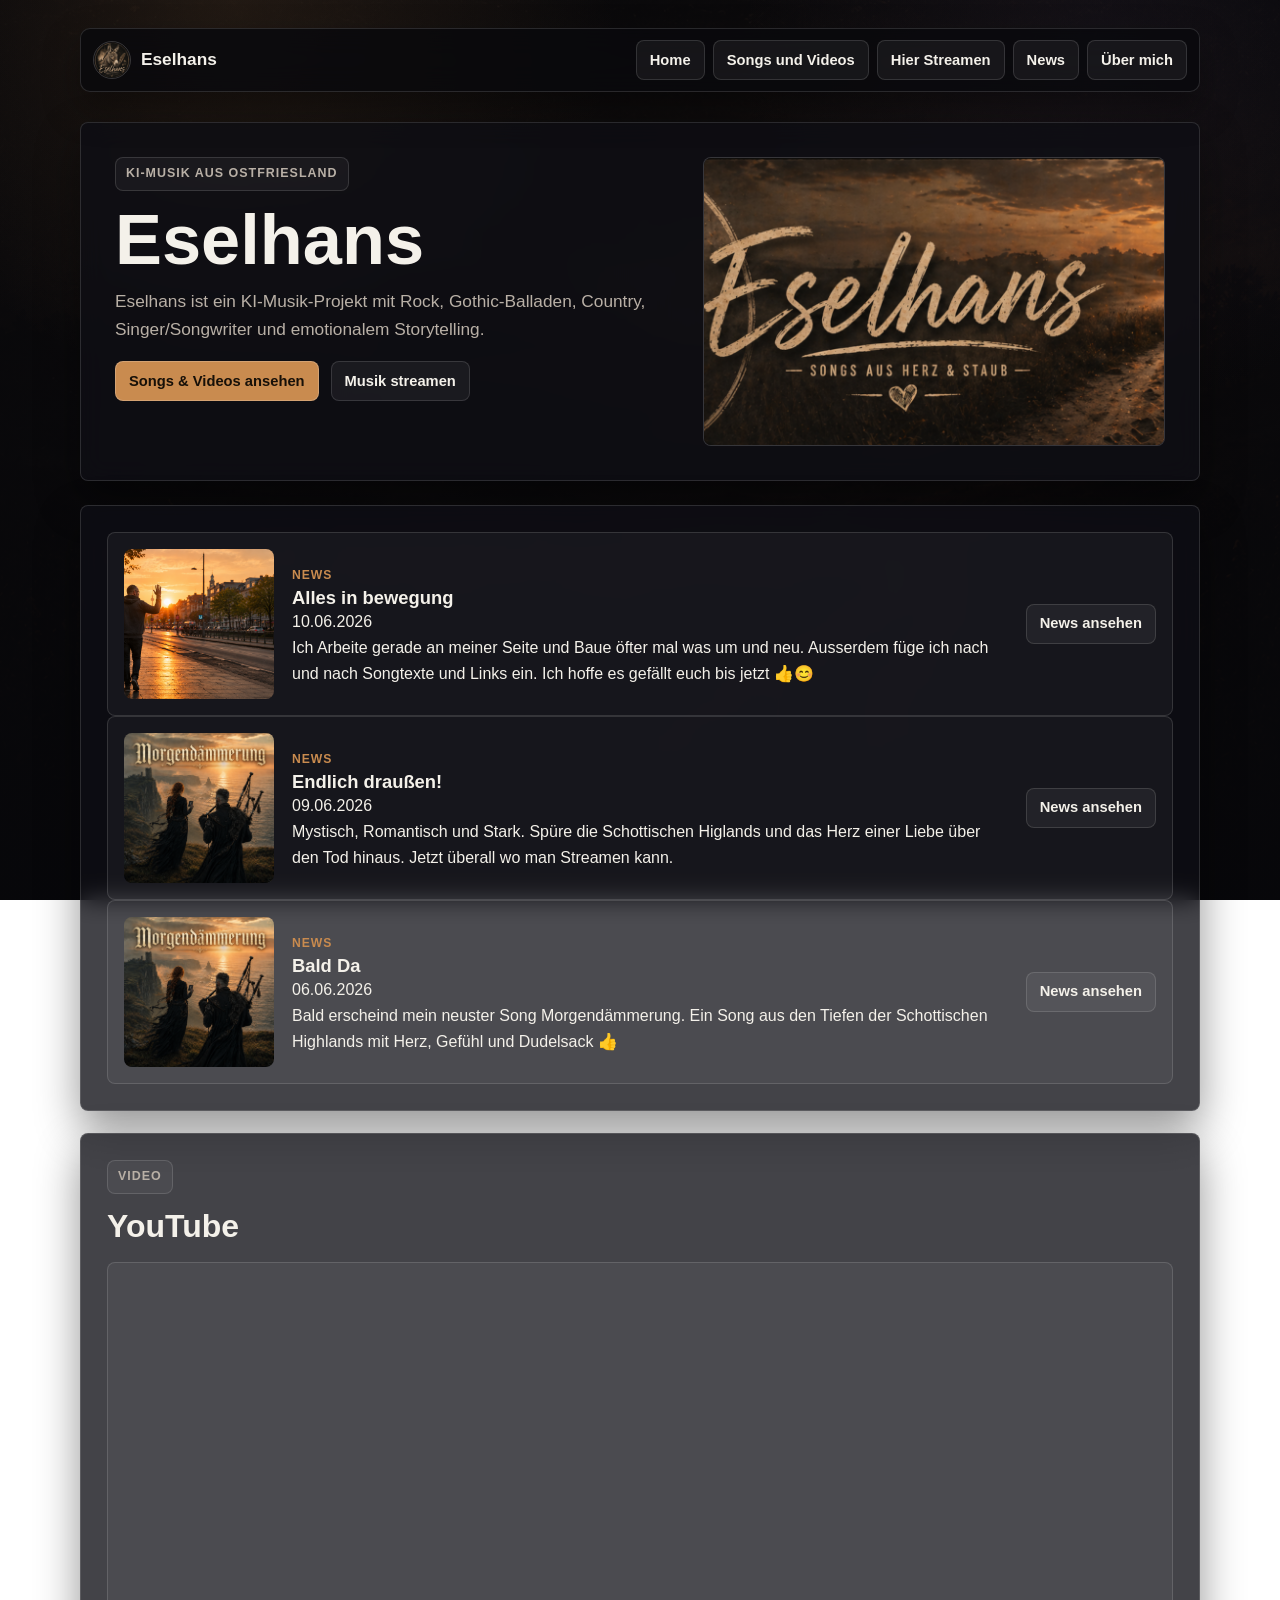
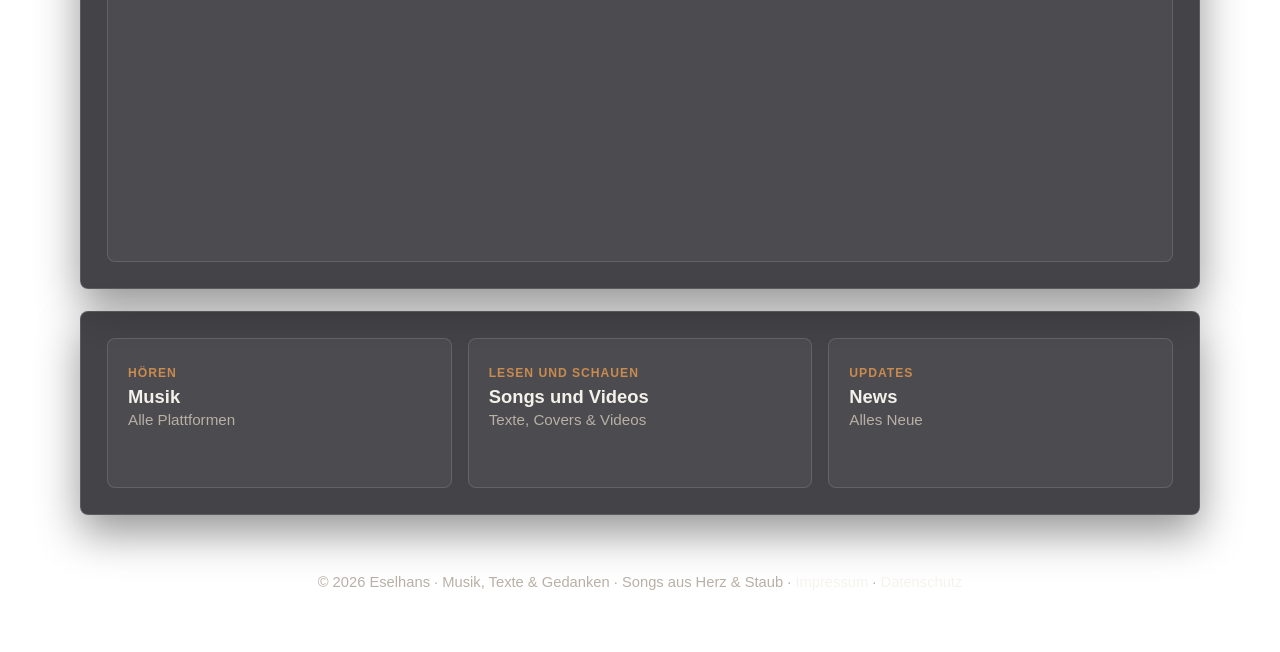
==== index.html @ ad3c28a1 "Update index.html" ====
<!DOCTYPE html>
<html lang="de">
<head>
  <meta charset="UTF-8" />
  <meta name="viewport" content="width=device-width, initial-scale=1.0" />

  <title>Eselhans | KI-Musik aus Ostfriesland</title>

  <meta name="description" content="Eselhans ist ein KI-Musik-K&uuml;nstler aus Ostfriesland mit emotionalen Songs, Musikvideos, Songtexten und Streaming-Links." />
  <meta name="robots" content="index,follow" />
  <link rel="canonical" href="https://eselhans.github.io" />
  <meta property="og:type" content="website" />
  <meta property="og:title" content="Eselhans | KI-Musik aus Ostfriesland" />
  <meta property="og:description" content="Emotionale KI-Musik, Songs, Videos, Songtexte und News von Eselhans." />
  <meta property="og:url" content="https://eselhans.github.io/" />
  <meta property="og:image" content="https://eselhans.github.io/bilder/banner-eselhans.png" />
  <meta name="twitter:card" content="summary_large_image" />
  <meta name="twitter:title" content="Eselhans | KI-Musik aus Ostfriesland" />
  <meta name="twitter:description" content="Emotionale KI-Musik, Songs, Videos, Songtexte und News von Eselhans." />
  <meta name="twitter:image" content="https://eselhans.github.io/bilder/banner-eselhans.png" />

  <link rel="stylesheet" href="style.css" />

  <link rel="icon" type="image/png" href="bilder/logo-eselhans.png" />
</head>

<body>

<main class="page">

  <!-- NAV -->
  <nav class="topbar">
  <a class="brand" href="index.html">
    <img class="brand-logo" src="bilder/logo-eselhans.png" alt="Eselhans Logo" />
    Eselhans
  </a>
  <div class="nav-links" aria-label="Hauptnavigation">
    <a href="index.html">Home</a>
    <a href="songs.html">Songs und Videos</a>
    <a href="musik.html">Hier Streamen</a>
    <a href="news.html">News</a>
    <a href="about.html">&Uuml;ber mich</a>
  </div>
</nav>

  <!-- HERO -->
  <header class="hero">
    <div>
      <span class="eyebrow">KI-Musik aus Ostfriesland</span>
      <h1>Eselhans</h1>
      <p class="lead">
        Eselhans ist ein KI-Musik-Projekt mit Rock, Gothic-Balladen, Country, Singer/Songwriter und emotionalem Storytelling.
      </p>

      <div class="hero-actions">
        <a class="button primary" href="songs.html">Songs &amp; Videos ansehen</a>
        <a class="button" href="musik.html">Musik streamen</a>
      </div>
    </div>

    <div class="banner-wrap">
      <img src="bilder/banner-eselhans.png" alt="Eselhans Banner" />
    </div>
  </header>

  <!-- NEWS (JSON ONLY) -->
  <section class="section-card">
    <div id="news-container"></div>
  </section>

  <!-- VIDEO -->
  <section class="section-card">
    <div class="section-head">
      <span class="eyebrow">Video</span>
      <h2>YouTube</h2>
    </div>

    <div class="video-frame">
      <iframe
        src="https://www.youtube.com/embed/aL8YNxv6Oxc?si=LB2NqI-OpIklK5yL"
        title="Eselhans YouTube-Video"
        allow="accelerometer; autoplay; clipboard-write; encrypted-media; gyroscope; picture-in-picture; web-share"
        allowfullscreen loading="lazy">
      </iframe>
    </div>
  </section>

  <!-- TILES -->
  <section class="section-card">
    <div class="tile-grid">

      <a class="tile" href="musik.html">
        <span>H&ouml;ren</span>
        <h3>Musik</h3>
        <p>Alle Plattformen</p>
      </a>

      <a class="tile" href="songs.html">
        <span>Lesen und Schauen</span>
        <h3>Songs und Videos</h3>
        <p>Texte, Covers & Videos</p>
      </a>

      <a class="tile" href="news.html">
        <span>Updates</span>
        <h3>News</h3>
        <p>Alles Neue</p>
      </a>

    </div>
  </section>

  <footer>
  &copy; 2026 Eselhans &middot; Musik, Texte & Gedanken &middot; Songs aus Herz & Staub &middot;
  <a href="impressum.html">Impressum</a> &middot;
  <a href="datenschutz.html">Datenschutz</a>
</footer>

</main>

<!-- NEWS ENGINE -->
<script>
async function loadNews() {
  try {
    const res = await fetch("news.json");
    const payload = await res.json();
    const data = Array.isArray(payload) ? payload : payload.news || [];
    const parseDate = (value) => {
      const match = String(value || "").match(/^(\d{2})\.(\d{2})\.(\d{4})$/);
      return match ? new Date(`${match[3]}-${match[2]}-${match[1]}`) : new Date(value);
    };

    const container = document.getElementById("news-container");
    container.innerHTML = "";

    data
      .sort((a, b) => parseDate(b.date) - parseDate(a.date))
      .slice(0, 3)
      .forEach(n => {

        const el = document.createElement("div");
        el.className = "news-box";

        el.innerHTML = `
          <div>
            <img src="${n.image}" alt="News: ${n.title || 'Eselhans'}" onerror="this.src='bilder/cover-platzhalter.png'" loading="lazy">
          </div>

          <div>
            <span class="news-label">NEWS</span>
            <h3>${n.title}</h3>
            <p>${n.date}</p>
            <p>${n.text}</p>
          </div>

          <div>
            <a class="button" href="news.html">News ansehen</a>
          </div>
        `;

        container.appendChild(el);
      });

  } catch (e) {
    console.error("News loading failed:", e);
  }
}

loadNews();
</script>

</body>
</html>
---- style.css ----
/* =========================
   ESSELHANS CLEAN PREMIUM UI
   v3 - FULL REBUILD MATCHED TO YOUR HTML
========================= */

:root {
  --bg: #09090d;
  --card: rgba(255, 255, 255, 0.06);
  --card-strong: rgba(255, 255, 255, 0.09);
  --border: rgba(255, 255, 255, 0.12);

  --text: #f4f1ea;
  --muted: #b9b0a6;

  --accent: #c98b4f;
  --accent-soft: rgba(201, 139, 79, 0.18);

  --shadow: rgba(0, 0, 0, 0.55);
}

* {
  box-sizing: border-box;
  margin: 0;
  padding: 0;
}

html {
  scroll-behavior: smooth;
}

body {
  font-family: Arial, Helvetica, sans-serif;
  background: var(--bg);
  color: var(--text);
  line-height: 1.6;
}

/* =========================
   PAGE WRAPPER
========================= */

.page {
  width: min(1120px, 92%);
  margin: auto;
  padding: 28px 0 60px;
}

/* =========================
   TOPBAR (NAV)
========================= */

.topbar {
  position: sticky;
  top: 14px;
  z-index: 100;

  display: flex;
  align-items: center;
  justify-content: space-between;
  gap: 18px;

  padding: 12px 16px;
  margin-bottom: 36px;

  border-radius: 999px;
  border: 1px solid var(--border);

  background: rgba(9, 9, 13, 0.72);
  backdrop-filter: blur(14px);

  box-shadow: 0 18px 45px var(--shadow);
}

.brand {
  display: flex;
  align-items: center;
  gap: 10px;
  font-weight: 900;
  color: var(--text);
  text-decoration: none;
  font-size: 1.1rem;
}

.brand-logo {
  width: 38px;
  height: 38px;
  border-radius: 50%;
  object-fit: cover;
  border: 1px solid var(--border);
}

/* NAV LINKS */
.nav-links {
  display: flex;
  flex-wrap: wrap;
  gap: 10px;
}

.nav-links a {
  padding: 10px 14px;
  border-radius: 999px;

  border: 1px solid var(--border);
  background: rgba(255, 255, 255, 0.05);

  color: var(--text);
  text-decoration: none;
  font-weight: 700;
  font-size: 0.9rem;

  transition: 0.25s ease;
}

.nav-links a:hover {
  transform: translateY(-2px);
  background: var(--accent-soft);
  border-color: rgba(201, 139, 79, 0.5);
}

/* =========================
   HERO
========================= */

.hero {
  display: grid;
  grid-template-columns: 1.2fr 0.8fr;
  gap: 26px;

  padding: 42px;
  border-radius: 32px;

  border: 1px solid var(--border);
  background: linear-gradient(135deg, #14141a, #0b0b10);

  box-shadow: 0 25px 70px var(--shadow);

  margin-bottom: 26px;
}

.eyebrow {
  display: inline-block;
  margin-bottom: 14px;
  padding: 6px 12px;

  border-radius: 999px;
  border: 1px solid var(--border);

  font-size: 0.8rem;
  text-transform: uppercase;
  letter-spacing: 0.08em;

  color: var(--muted);
  background: rgba(255,255,255,0.04);
}

h1 {
  font-size: clamp(2.6rem, 6vw, 5.5rem);
  line-height: 0.95;
  margin-bottom: 14px;
  letter-spacing: -0.05em;
}

.lead {
  color: var(--muted);
  font-size: 1.1rem;
  max-width: 700px;
}

/* HERO ACTIONS */
.hero-actions {
  display: flex;
  gap: 12px;
  flex-wrap: wrap;
  margin-top: 18px;
}

/* BUTTONS */
.button {
  display: inline-flex;
  align-items: center;
  justify-content: center;

  padding: 10px 16px;
  border-radius: 999px;

  border: 1px solid var(--border);
  background: rgba(255,255,255,0.06);

  color: var(--text);
  text-decoration: none;
  font-weight: 800;

  transition: 0.25s ease;
}

.button:hover {
  transform: translateY(-3px);
  background: var(--accent-soft);
}

.button.primary {
  background: var(--accent);
  color: #1a120a;
  border-color: rgba(255,255,255,0.2);
}

/* =========================
   BANNER
========================= */

.banner-wrap {
  border-radius: 26px;
  overflow: hidden;

  border: 1px solid var(--border);
  background: rgba(255,255,255,0.03);
}

.banner-wrap img {
  width: 100%;
  height: 100%;
  object-fit: cover;
  display: block;
}

/* =========================
   SECTIONS
========================= */

.section-card {
  margin-top: 24px;
  padding: 28px;

  border-radius: 26px;
  border: 1px solid var(--border);

  background: rgba(255,255,255,0.04);
  box-shadow: 0 20px 60px var(--shadow);
}

.section-head {
  margin-bottom: 18px;
}

h2 {
  font-size: 2rem;
  margin-bottom: 10px;
}

/* =========================
   NEWS BOX
========================= */

.news-box {
  display: grid;
  grid-template-columns: 220px 1fr auto;
  gap: 18px;

  padding: 18px;

  border-radius: 20px;
  border: 1px solid var(--border);

  background: rgba(255,255,255,0.05);
}

.news-box img {
  width: 100%;
  max-width: 140px;
  aspect-ratio: 1 / 1;
  object-fit: cover;
  border-radius: 14px;
}

.news-label {
  font-size: 0.75rem;
  text-transform: uppercase;
  letter-spacing: 0.08em;

  color: var(--accent);
  font-weight: 900;
}

/* =========================
   VIDEO
========================= */

.video-frame {
  width: 100%;
  aspect-ratio: 16 / 9;

  border-radius: 20px;
  overflow: hidden;

  border: 1px solid var(--border);
  box-shadow: 0 18px 50px var(--shadow);
}

.video-frame iframe {
  width: 100%;
  height: 100%;
  border: 0;
}

/* =========================
   TILE GRID
========================= */

.tile-grid {
  display: grid;
  grid-template-columns: repeat(4, 1fr);
  gap: 16px;
}

.tile {
  padding: 20px;

  border-radius: 22px;
  border: 1px solid var(--border);

  background: rgba(255,255,255,0.05);

  text-decoration: none;
  color: var(--text);

  transition: 0.25s ease;
}

.tile:hover {
  transform: translateY(-5px);
  background: var(--card-strong);
  border-color: rgba(201,139,79,0.5);
}

.tile span {
  font-size: 0.75rem;
  text-transform: uppercase;
  color: var(--accent);
  letter-spacing: 0.08em;
  font-weight: 900;
}

.tile p {
  color: var(--muted);
  font-size: 0.95rem;
}

/* =========================
   PLATFORMS
========================= */

.platforms {
  display: flex;
  flex-wrap: wrap;
  gap: 10px;
}

.platforms a {
  padding: 10px 14px;
  border-radius: 999px;

  border: 1px solid var(--border);
  background: rgba(255,255,255,0.05);

  text-decoration: none;
  color: var(--text);
  font-weight: 700;
}

/* =========================
   FOOTER
========================= */

footer {
  margin-top: 40px;
  text-align: center;
  color: var(--muted);
}

/* =========================
   ANIMATIONS
========================= */

.hero, .section-card, .tile, .news-box {
  animation: fadeIn 0.5s ease both;
}

@keyframes fadeIn {
  from {
    opacity: 0;
    transform: translateY(10px);
  }
  to {
    opacity: 1;
    transform: translateY(0);
  }
}

/* =========================
   MOBILE
========================= */

@media (max-width: 900px) {
  .hero {
    grid-template-columns: 1fr;
  }

  .tile-grid {
    grid-template-columns: repeat(2, 1fr);
  }

  .news-box {
    grid-template-columns: 1fr;
  }

  .topbar {
    flex-direction: column;
    border-radius: 20px;
  }
}

@media (max-width: 600px) {
  .tile-grid {
    grid-template-columns: 1fr;
  }
}

/* =========================
   UNIFIED SITE POLISH
   Shared visual layer for all active pages
========================= */

:root {
  --bg: #09090d;
  --surface: rgba(15, 15, 21, 0.78);
  --surface-soft: rgba(255, 255, 255, 0.045);
  --surface-hover: rgba(255, 255, 255, 0.075);
  --border: rgba(255, 255, 255, 0.13);
  --text: #f4f1ea;
  --muted: #b9b0a6;
  --accent: #c98b4f;
  --accent-soft: rgba(201, 139, 79, 0.17);
  --shadow: rgba(0, 0, 0, 0.42);
}

html {
  text-size-adjust: 100%;
}

body {
  min-height: 100vh;
  font-family: Arial, Helvetica, sans-serif;
  color: var(--text);
  background:
    radial-gradient(circle at 18% 0%, rgba(201, 139, 79, 0.13), transparent 28%),
    radial-gradient(circle at 86% 6%, rgba(106, 86, 128, 0.10), transparent 26%),
    linear-gradient(rgba(7, 7, 10, 0.88), rgba(7, 7, 10, 0.96)),
    url("bilder/hintergrund-eselhans.png");
  background-size: cover;
  background-position: center top;
  background-attachment: fixed;
  line-height: 1.6;
}

a {
  color: inherit;
}

.page {
  width: min(1120px, 92%);
  margin: 0 auto;
  padding: 28px 0 58px;
}

.topbar {
  position: sticky;
  top: 12px;
  z-index: 100;
  display: flex;
  align-items: center;
  justify-content: space-between;
  gap: 16px;
  min-height: 64px;
  padding: 10px 12px;
  margin-bottom: 30px;
  border: 1px solid var(--border);
  border-radius: 10px;
  background: rgba(9, 9, 13, 0.82);
  box-shadow: 0 16px 36px rgba(0, 0, 0, 0.34);
  backdrop-filter: blur(14px);
}

.brand {
  display: inline-flex;
  align-items: center;
  flex: 0 0 auto;
  gap: 10px;
  min-width: max-content;
  color: var(--text);
  text-decoration: none;
  font-size: 1.08rem;
  font-weight: 900;
  letter-spacing: 0;
}

.brand-logo {
  width: 38px;
  height: 38px;
  border-radius: 50%;
  object-fit: cover;
  border: 1px solid rgba(255, 255, 255, 0.18);
}

.nav-links {
  display: flex !important;
  align-items: center;
  justify-content: flex-end;
  flex-wrap: wrap;
  gap: 8px;
}

.nav-links a,
.button,
.link-button,
.button-row a,
.button-row button {
  display: inline-flex;
  align-items: center;
  justify-content: center;
  min-height: 40px;
  padding: 9px 13px;
  border: 1px solid var(--border);
  border-radius: 8px;
  background: rgba(255, 255, 255, 0.055);
  color: var(--text);
  text-decoration: none;
  font-size: 0.92rem;
  font-weight: 800;
  line-height: 1.15;
  cursor: pointer;
  transition: background 0.2s ease, border-color 0.2s ease, transform 0.2s ease;
}

.nav-links a:hover,
.button:hover,
.link-button:hover,
.button-row a:hover,
.button-row button:hover {
  transform: translateY(-1px);
  background: var(--accent-soft);
  border-color: rgba(201, 139, 79, 0.55);
}

a:focus-visible,
button:focus-visible,
.button:focus-visible,
.link-button:focus-visible,
input:focus-visible,
textarea:focus-visible,
select:focus-visible {
  outline: 3px solid rgba(201, 139, 79, 0.85);
  outline-offset: 3px;
}

.button.primary {
  background: var(--accent);
  color: #171008;
  border-color: rgba(255, 255, 255, 0.2);
}

.hero,
.section-card,
.legal-card {
  border: 1px solid var(--border);
  border-radius: 8px;
  background: var(--surface);
  box-shadow: 0 18px 44px var(--shadow);
  backdrop-filter: blur(12px);
}

.hero {
  display: grid;
  grid-template-columns: 1fr;
  gap: 24px;
  padding: 34px;
  margin-bottom: 24px;
}

.hero:has(.banner-wrap) {
  grid-template-columns: minmax(0, 1.1fr) minmax(260px, 0.9fr);
}

.section-card,
.legal-card {
  padding: 26px;
  margin-top: 22px;
}

.legal-card {
  max-width: 920px;
  margin-left: auto;
  margin-right: auto;
}

.eyebrow {
  display: inline-flex;
  align-items: center;
  min-height: 30px;
  margin-bottom: 14px;
  padding: 6px 10px;
  border: 1px solid var(--border);
  border-radius: 8px;
  background: rgba(255, 255, 255, 0.045);
  color: var(--muted);
  font-size: 0.78rem;
  font-weight: 800;
  letter-spacing: 0.08em;
  text-transform: uppercase;
}

h1 {
  margin: 0 0 14px;
  font-size: 4.4rem;
  line-height: 0.98;
  letter-spacing: 0;
}

h2,
.album-title {
  margin: 0 0 14px;
  color: var(--text);
  font-size: 2rem;
  line-height: 1.15;
  letter-spacing: 0;
}

h3,
.song-title {
  color: var(--text);
  font-size: 1.15rem;
  line-height: 1.25;
  letter-spacing: 0;
}

.lead,
.section-text,
.tile p,
.song-meta,
.lyrics,
.notice,
.meta {
  color: var(--muted);
}

.lead {
  max-width: 760px;
  font-size: 1.08rem;
}

.grid,
.tile-grid {
  display: grid;
  grid-template-columns: repeat(3, minmax(0, 1fr));
  gap: 16px;
}

.grid.two {
  grid-template-columns: repeat(2, minmax(0, 1fr));
}

.tile,
.song-card,
.news-box,
.notice,
.banner-wrap,
.video-frame {
  border: 1px solid var(--border);
  border-radius: 8px;
  background: var(--surface-soft);
  box-shadow: none;
}

.tile,
.song-card {
  min-width: 0;
  overflow: hidden;
}

.tile {
  min-height: 150px;
  padding: 20px;
  color: var(--text);
  text-decoration: none;
}

.tile:hover,
.song-card:hover {
  transform: translateY(-2px);
  background: var(--surface-hover);
  border-color: rgba(201, 139, 79, 0.5);
}

.tile span,
.news-label {
  color: var(--accent);
  font-size: 0.76rem;
  font-weight: 900;
  letter-spacing: 0.08em;
  text-transform: uppercase;
}

.banner-wrap {
  overflow: hidden;
  aspect-ratio: 16 / 10;
}

.banner-wrap img,
.song-card img,
.news-box img {
  display: block;
  width: 100%;
  object-fit: cover;
}

.news-box {
  display: grid;
  grid-template-columns: 150px minmax(0, 1fr) auto;
  gap: 18px;
  align-items: center;
  padding: 16px;
}

.news-box img {
  max-width: none;
  aspect-ratio: 1 / 1;
  border-radius: 8px;
}

.news-cover {
  overflow: hidden;
  margin-bottom: 16px;
  border: 1px solid var(--border);
  border-radius: 8px;
  background: var(--surface-soft);
}

.news-cover img {
  display: block;
  width: 100%;
  aspect-ratio: 1 / 1;
  object-fit: cover;
}

.song-grid {
  display: grid;
  grid-template-columns: repeat(auto-fit, minmax(230px, 1fr));
  gap: 16px;
}

.song-card {
  background: rgba(255, 255, 255, 0.045);
}

.song-card img {
  height: 176px;
}

.song-content {
  padding: 14px;
}

.button-row {
  display: flex;
  flex-wrap: wrap;
  gap: 8px;
  margin-top: 12px;
}

.lyrics {
  margin-top: 12px;
  white-space: pre-line;
}

#search {
  width: 100% !important;
  max-width: 520px;
  min-height: 44px;
  padding: 11px 14px !important;
  border: 1px solid var(--border) !important;
  border-radius: 8px !important;
  background: rgba(255, 255, 255, 0.055) !important;
  color: var(--text) !important;
  outline: none !important;
}

#search:focus {
  border-color: rgba(201, 139, 79, 0.72) !important;
  box-shadow: 0 0 0 3px rgba(201, 139, 79, 0.16);
}

footer {
  margin-top: 34px;
  padding: 22px 0 0;
  color: var(--muted);
  text-align: center;
  font-size: 0.92rem;
}

footer a {
  color: var(--text);
  text-decoration: none;
  opacity: 0.88;
}

footer a:hover {
  color: var(--accent);
  opacity: 1;
}

@media (max-width: 980px) {
  body {
    background-attachment: scroll;
  }

  .topbar {
    align-items: stretch;
    flex-direction: column;
    border-radius: 8px;
  }

  .brand {
    justify-content: center;
  }

  .nav-links {
    justify-content: center;
  }

  .hero,
  .hero:has(.banner-wrap),
  .grid,
  .grid.two,
  .tile-grid,
  .news-box {
    grid-template-columns: 1fr;
  }

  h1 {
    font-size: 3.2rem;
  }
}

@media (max-width: 640px) {
  .page {
    width: min(94%, 1120px);
    padding-top: 16px;
  }

  .topbar {
    top: 8px;
    gap: 10px;
    padding: 10px;
  }

  .nav-links {
    display: grid !important;
    grid-template-columns: repeat(2, minmax(0, 1fr));
    width: 100%;
    gap: 8px;
  }

  .nav-links a {
    width: 100%;
    min-height: 42px;
    padding: 9px 8px;
    font-size: 0.86rem;
  }

  .hero,
  .section-card,
  .legal-card {
    padding: 20px;
  }

  h1 {
    font-size: 2.55rem;
  }

  h2,
  .album-title {
    font-size: 1.65rem;
  }

  .lead {
    font-size: 1rem;
  }

  .news-box {
    align-items: start;
  }

  .button,
  .link-button {
    width: 100%;
  }
}
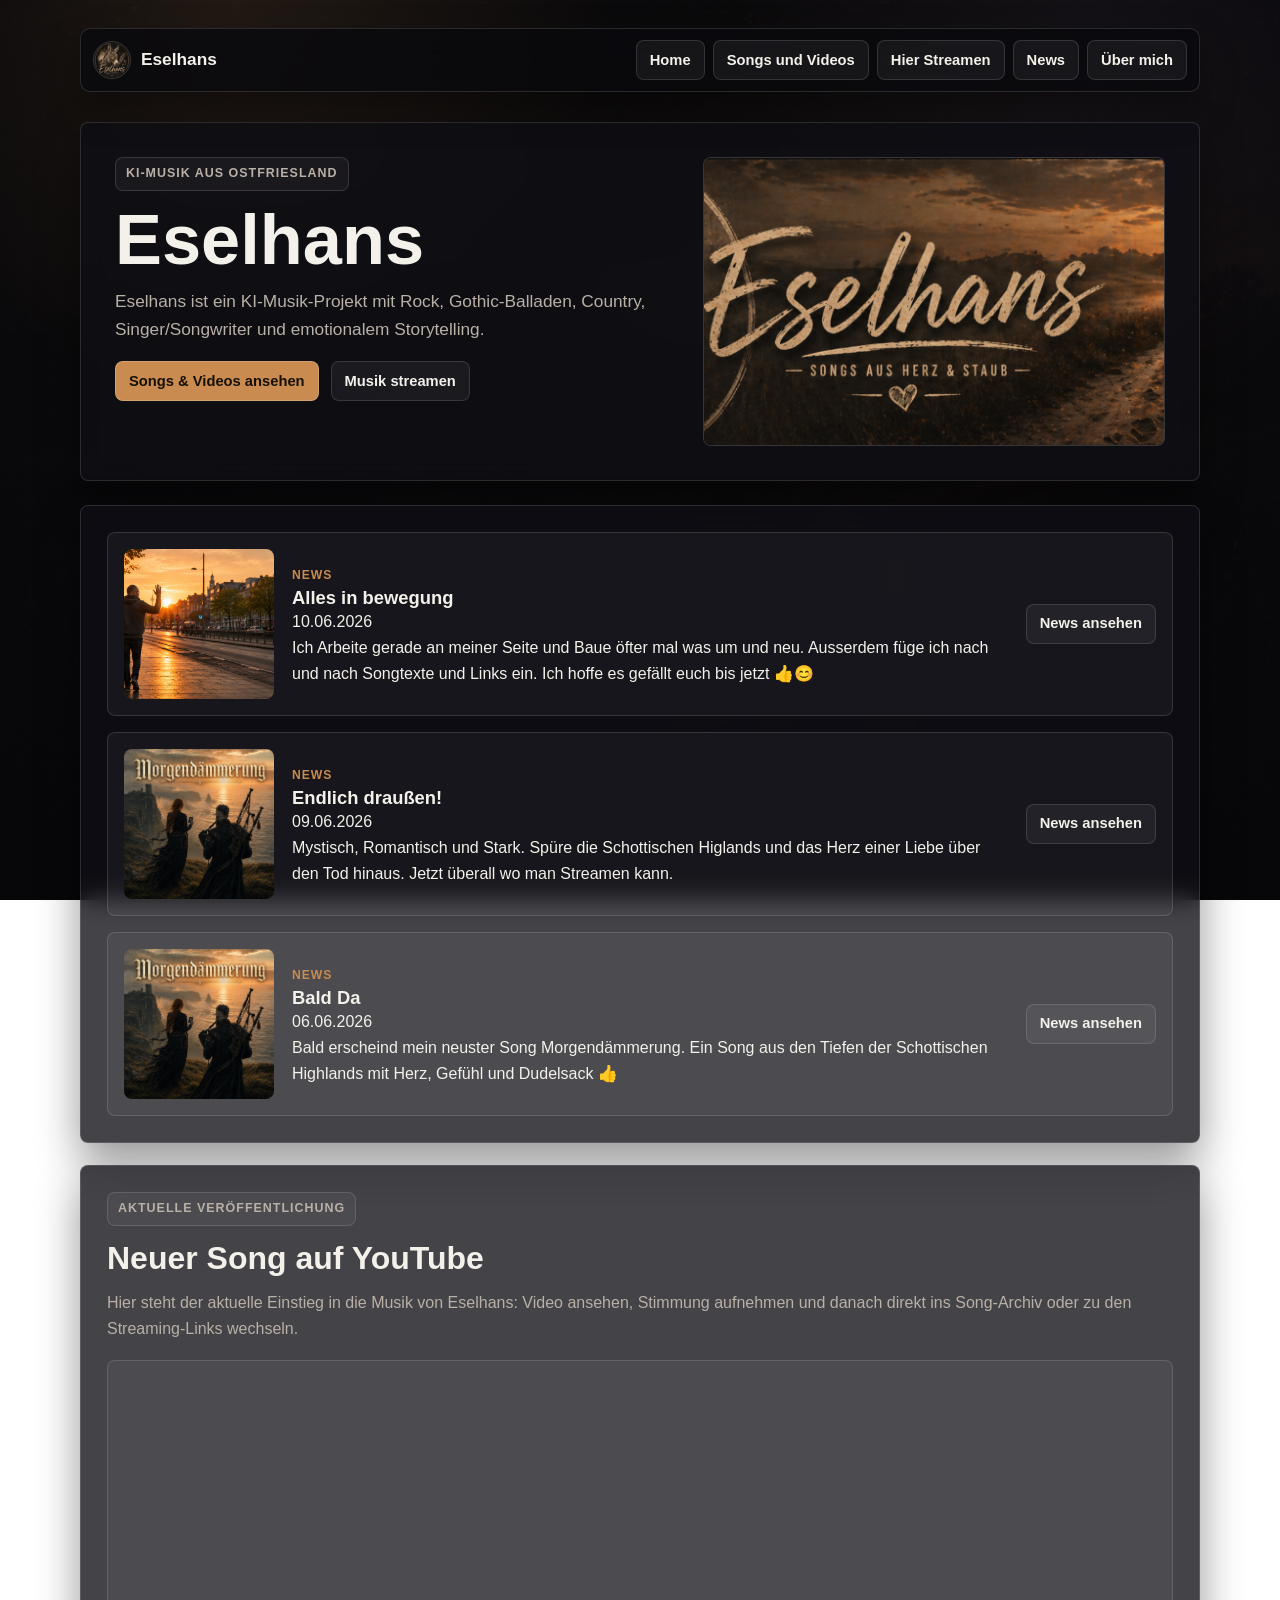
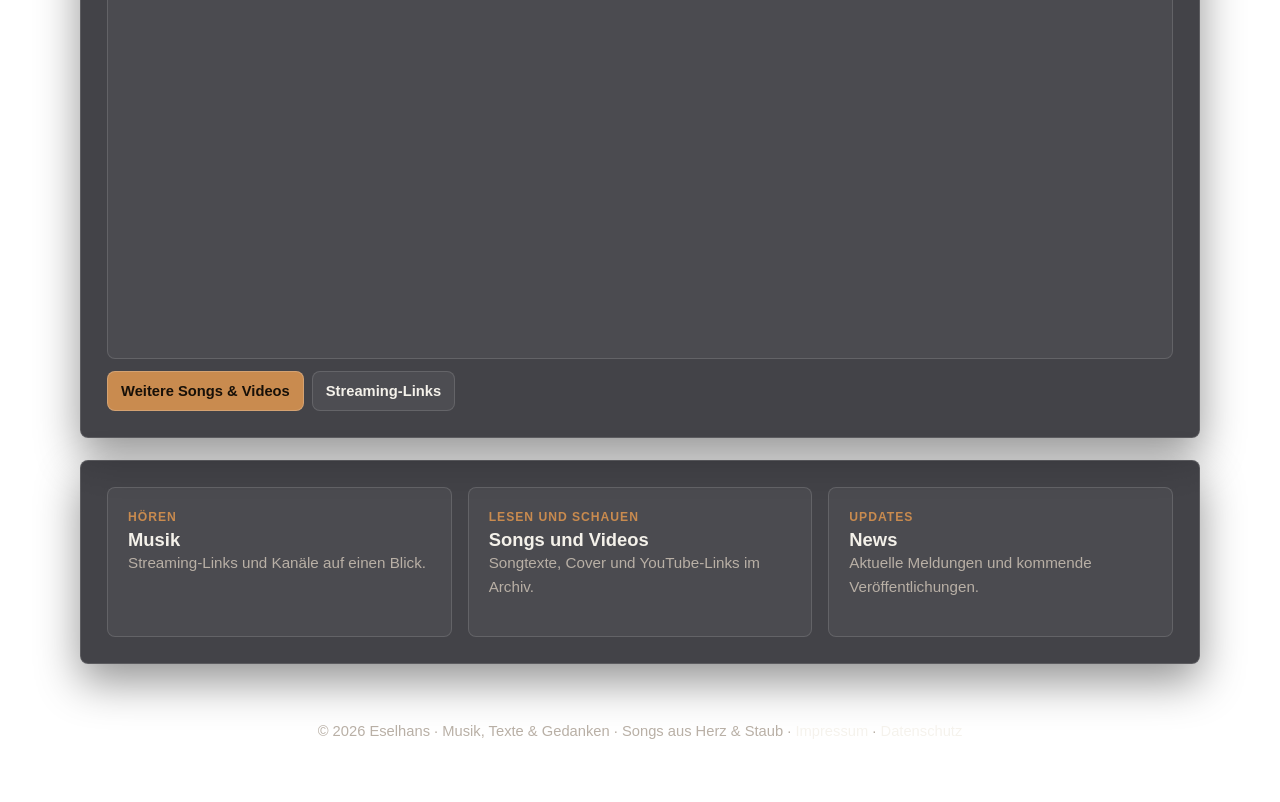
==== commit c94c51b3: "Add files via upload" ====
--- a/index.html
+++ b/index.html
@@ -68,44 +68,52 @@
     <div id="news-container"></div>
   </section>
 
-  <!-- VIDEO -->
-  <section class="section-card">
-    <div class="section-head">
-      <span class="eyebrow">Video</span>
-      <h2>YouTube</h2>
-    </div>
+  <!-- CURRENT RELEASE -->
+  <section class="section-card">
+    <div class="section-head">
+      <span class="eyebrow">Aktuelle Ver&ouml;ffentlichung</span>
+      <h2>Neuer Song auf YouTube</h2>
+      <p class="section-text">
+        Hier steht der aktuelle Einstieg in die Musik von Eselhans: Video ansehen, Stimmung aufnehmen und danach direkt ins Song-Archiv oder zu den Streaming-Links wechseln.
+      </p>
+    </div>
 
     <div class="video-frame">
       <iframe
-        src="https://www.youtube.com/embed/aL8YNxv6Oxc?si=LB2NqI-OpIklK5yL"
+        src="https://www.youtube.com/embed/gl7OWruEZEc?si=8rslnDIAmdHYm4Jz"
         title="Eselhans YouTube-Video"
         allow="accelerometer; autoplay; clipboard-write; encrypted-media; gyroscope; picture-in-picture; web-share"
         allowfullscreen loading="lazy">
       </iframe>
-    </div>
-  </section>
+    </div>
+
+    <div class="button-row">
+      <a class="button primary" href="songs.html">Weitere Songs &amp; Videos</a>
+      <a class="button" href="musik.html">Streaming-Links</a>
+    </div>
+  </section>
 
   <!-- TILES -->
   <section class="section-card">
     <div class="tile-grid">
 
-      <a class="tile" href="musik.html">
-        <span>H&ouml;ren</span>
-        <h3>Musik</h3>
-        <p>Alle Plattformen</p>
-      </a>
+      <a class="tile" href="musik.html">
+        <span>H&ouml;ren</span>
+        <h3>Musik</h3>
+        <p>Streaming-Links und Kan&auml;le auf einen Blick.</p>
+      </a>
 
       <a class="tile" href="songs.html">
-        <span>Lesen und Schauen</span>
-        <h3>Songs und Videos</h3>
-        <p>Texte, Covers & Videos</p>
-      </a>
+        <span>Lesen und Schauen</span>
+        <h3>Songs und Videos</h3>
+        <p>Songtexte, Cover und YouTube-Links im Archiv.</p>
+      </a>
 
       <a class="tile" href="news.html">
-        <span>Updates</span>
-        <h3>News</h3>
-        <p>Alles Neue</p>
-      </a>
+        <span>Updates</span>
+        <h3>News</h3>
+        <p>Aktuelle Meldungen und kommende Ver&ouml;ffentlichungen.</p>
+      </a>
 
     </div>
   </section>
--- a/style.css
+++ b/style.css
@@ -687,6 +687,8 @@
 }
 
 .tile {
+  display: flex;
+  flex-direction: column;
   min-height: 150px;
   padding: 20px;
   color: var(--text);
@@ -709,6 +711,31 @@
   text-transform: uppercase;
 }
 
+.tile-button {
+  order: 10;
+  display: inline-flex;
+  align-items: center;
+  justify-content: center;
+  width: fit-content;
+  min-height: 38px;
+  margin-top: auto;
+  padding: 8px 12px;
+  border: 1px solid rgba(201, 139, 79, 0.45);
+  border-radius: 8px;
+  background: rgba(201, 139, 79, 0.14);
+  color: var(--text);
+  font-size: 0.86rem;
+  font-weight: 900;
+  letter-spacing: 0;
+  text-transform: none;
+}
+
+.featured-platform {
+  grid-column: span 2;
+  background: rgba(201, 139, 79, 0.10);
+  border-color: rgba(201, 139, 79, 0.38);
+}
+
 .banner-wrap {
   overflow: hidden;
   aspect-ratio: 16 / 10;
@@ -730,6 +757,12 @@
   padding: 16px;
 }
 
+.news-list,
+#news-container {
+  display: grid;
+  gap: 16px;
+}
+
 .news-box img {
   max-width: none;
   aspect-ratio: 1 / 1;
@@ -779,6 +812,49 @@
 .lyrics {
   margin-top: 12px;
   white-space: pre-line;
+}
+
+.modal-open {
+  overflow: hidden;
+}
+
+.lyrics-modal[hidden] {
+  display: none;
+}
+
+.lyrics-modal {
+  position: fixed;
+  inset: 0;
+  z-index: 1000;
+  display: grid;
+  place-items: center;
+  padding: 24px;
+  background: rgba(3, 3, 6, 0.74);
+}
+
+.lyrics-dialog {
+  position: relative;
+  width: min(760px, 100%);
+  max-height: min(82vh, 820px);
+  overflow: auto;
+  padding: 26px;
+  border: 1px solid var(--border);
+  border-radius: 8px;
+  background: rgba(15, 15, 21, 0.98);
+  box-shadow: 0 24px 70px rgba(0, 0, 0, 0.62);
+}
+
+.lyrics-close {
+  position: absolute;
+  top: 14px;
+  right: 14px;
+}
+
+.lyrics-text {
+  margin-top: 18px;
+  color: var(--text);
+  white-space: pre-line;
+  line-height: 1.72;
 }
 
 #search {
@@ -845,6 +921,10 @@
     grid-template-columns: 1fr;
   }
 
+  .featured-platform {
+    grid-column: auto;
+  }
+
   h1 {
     font-size: 3.2rem;
   }
@@ -903,4 +983,24 @@
   .link-button {
     width: 100%;
   }
-}
+
+  .tile-button {
+    width: 100%;
+  }
+
+  .lyrics-modal {
+    align-items: stretch;
+    padding: 12px;
+  }
+
+  .lyrics-dialog {
+    max-height: calc(100vh - 24px);
+    padding: 20px;
+  }
+
+  .lyrics-close {
+    position: static;
+    width: 100%;
+    margin-bottom: 14px;
+  }
+}
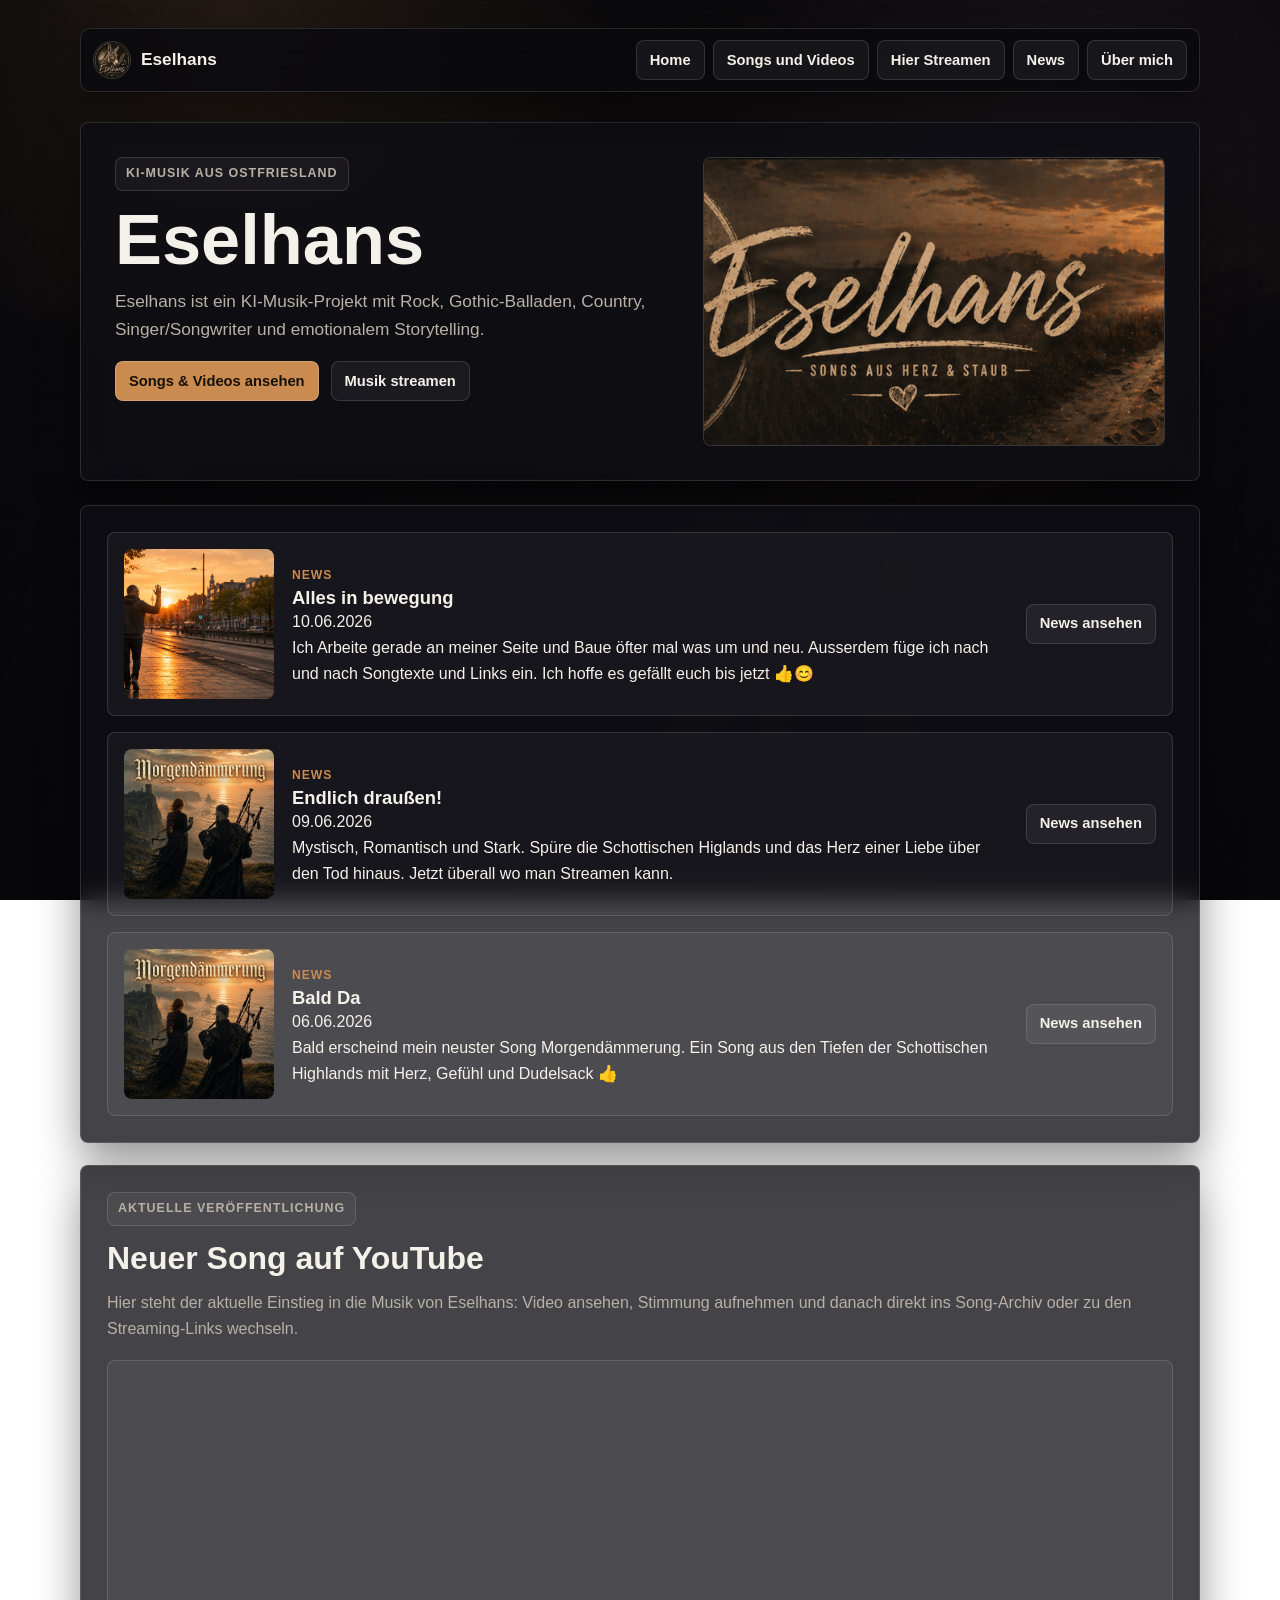
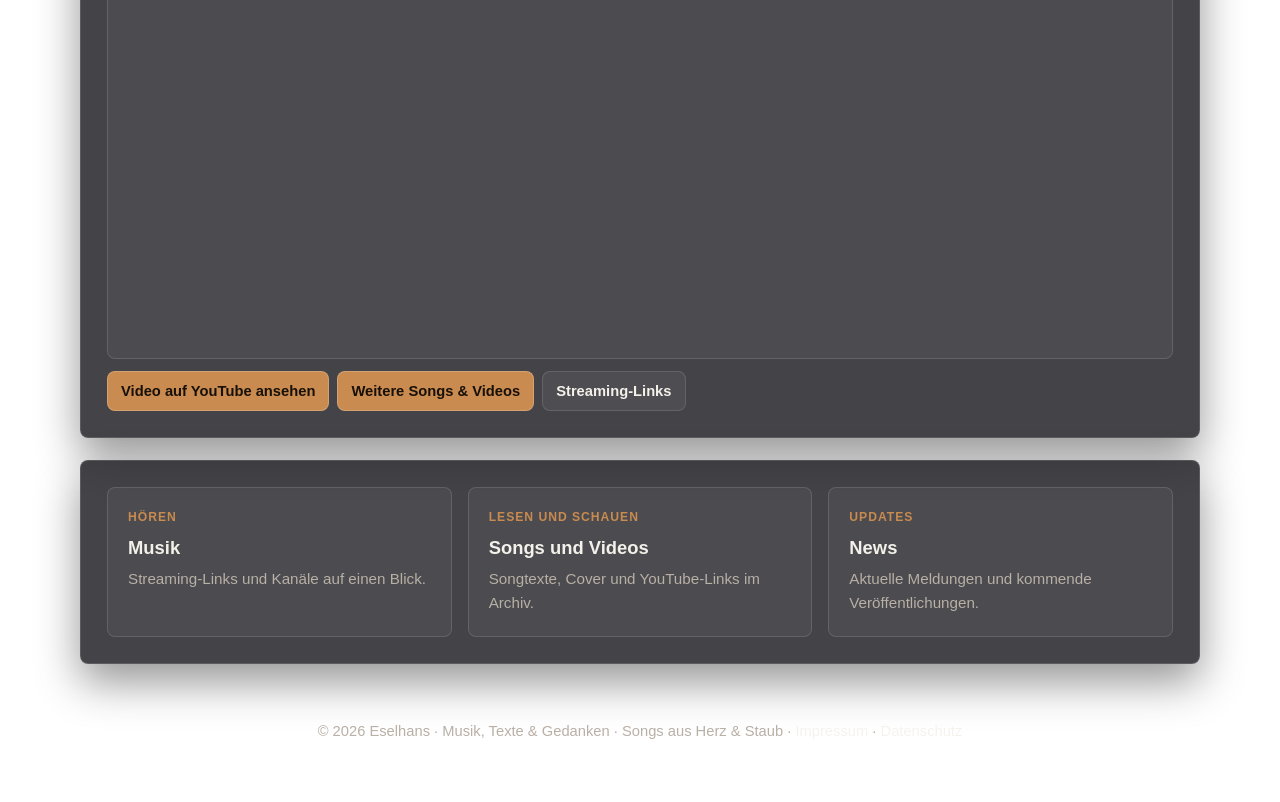
==== commit 1570e577: "Add files via upload" ====
--- a/index.html
+++ b/index.html
@@ -72,22 +72,24 @@
   <section class="section-card">
     <div class="section-head">
       <span class="eyebrow">Aktuelle Ver&ouml;ffentlichung</span>
-      <h2>Neuer Song auf YouTube</h2>
-      <p class="section-text">
+      <h2 id="featured-title">Neuer Song auf YouTube</h2>
+      <p class="section-text" id="featured-description">
         Hier steht der aktuelle Einstieg in die Musik von Eselhans: Video ansehen, Stimmung aufnehmen und danach direkt ins Song-Archiv oder zu den Streaming-Links wechseln.
       </p>
     </div>
-
-    <div class="video-frame">
-      <iframe
-        src="https://www.youtube.com/embed/gl7OWruEZEc?si=8rslnDIAmdHYm4Jz"
-        title="Eselhans YouTube-Video"
-        allow="accelerometer; autoplay; clipboard-write; encrypted-media; gyroscope; picture-in-picture; web-share"
+
+    <div class="video-frame">
+      <iframe
+        id="featured-video"
+        src="https://www.youtube.com/embed/gl7OWruEZEc?si=8rslnDIAmdHYm4Jz"
+        title="Eselhans YouTube-Video"
+        allow="accelerometer; autoplay; clipboard-write; encrypted-media; gyroscope; picture-in-picture; web-share"
         allowfullscreen loading="lazy">
       </iframe>
     </div>
 
     <div class="button-row">
+      <a class="button primary" id="featured-button" href="https://www.youtube.com/watch?v=gl7OWruEZEc" target="_blank" rel="noopener">Video auf YouTube ansehen</a>
       <a class="button primary" href="songs.html">Weitere Songs &amp; Videos</a>
       <a class="button" href="musik.html">Streaming-Links</a>
     </div>
@@ -174,12 +176,75 @@
   }
 }
 
-loadNews();
-</script>
-
-</body>
-</html>
-
-
-
-
+loadNews();
+</script>
+
+<!-- FEATURED VIDEO ENGINE -->
+<script>
+function getYouTubeId(url) {
+  try {
+    const parsed = new URL(String(url || "").trim());
+    const host = parsed.hostname.replace(/^www\./, "");
+
+    if (host === "youtu.be") {
+      return parsed.pathname.split("/").filter(Boolean)[0] || "";
+    }
+
+    if (host.endsWith("youtube.com")) {
+      if (parsed.pathname === "/watch") return parsed.searchParams.get("v") || "";
+      const parts = parsed.pathname.split("/").filter(Boolean);
+      if (["embed", "shorts", "live"].includes(parts[0])) return parts[1] || "";
+    }
+  } catch (error) {
+    return "";
+  }
+
+  return "";
+}
+
+function toYouTubeEmbedUrl(url) {
+  const id = getYouTubeId(url);
+  return id ? `https://www.youtube.com/embed/${id}` : "";
+}
+
+async function loadFeaturedVideo() {
+  try {
+    const res = await fetch("featured.json");
+    if (!res.ok) throw new Error("featured.json nicht gefunden");
+    const featured = await res.json();
+    const embedUrl = toYouTubeEmbedUrl(featured.youtubeUrl);
+
+    if (featured.title) {
+      document.getElementById("featured-title").textContent = featured.title;
+      document.getElementById("featured-video").title = featured.title;
+    }
+
+    if (featured.description) {
+      document.getElementById("featured-description").textContent = featured.description;
+    }
+
+    if (embedUrl) {
+      document.getElementById("featured-video").src = embedUrl;
+    }
+
+    if (featured.youtubeUrl) {
+      document.getElementById("featured-button").href = featured.youtubeUrl;
+    }
+
+    if (featured.buttonText) {
+      document.getElementById("featured-button").textContent = featured.buttonText;
+    }
+  } catch (error) {
+    console.error("Featured video loading failed:", error);
+  }
+}
+
+loadFeaturedVideo();
+</script>
+
+</body>
+</html>
+
+
+
+
--- a/style.css
+++ b/style.css
@@ -691,6 +691,7 @@
   flex-direction: column;
   min-height: 150px;
   padding: 20px;
+  gap: 8px;
   color: var(--text);
   text-decoration: none;
 }
@@ -709,6 +710,97 @@
   font-weight: 900;
   letter-spacing: 0.08em;
   text-transform: uppercase;
+}
+
+.platform-icon,
+.tile .platform-icon {
+  display: inline-flex;
+  align-items: center;
+  justify-content: center;
+  flex: 0 0 58px;
+  width: 58px;
+  height: 58px;
+  margin: 4px 0 6px;
+  border: 1px solid var(--border);
+  border-radius: 8px;
+  background: rgba(255, 255, 255, 0.055);
+  color: var(--text);
+  letter-spacing: 0;
+  text-transform: none;
+  overflow: hidden;
+}
+
+.platform-logo {
+  display: block;
+  flex: 0 0 auto;
+  width: 34px;
+  height: 34px;
+  max-width: 34px;
+  max-height: 34px;
+  object-fit: contain;
+}
+
+.platform-youtube .platform-logo rect {
+  fill: #d94b42;
+}
+
+.platform-youtube .platform-logo path,
+.platform-youtube-music .platform-logo path,
+.platform-apple .platform-logo path {
+  fill: #fff7ed;
+}
+
+.platform-youtube-music .platform-logo circle:first-child {
+  fill: #d94b42;
+  opacity: 0.92;
+}
+
+.platform-youtube-music .platform-logo circle:nth-child(2) {
+  fill: rgba(9, 9, 13, 0.34);
+}
+
+.platform-spotify .platform-logo circle {
+  fill: #42b869;
+}
+
+.platform-spotify .platform-logo path {
+  fill: none;
+  stroke: #08120c;
+  stroke-width: 4;
+  stroke-linecap: round;
+}
+
+.platform-apple .platform-logo rect {
+  fill: #d95f8d;
+  opacity: 0.86;
+}
+
+.platform-amazon .platform-logo rect {
+  fill: #2f97c8;
+  opacity: 0.86;
+}
+
+.platform-amazon .platform-logo text {
+  fill: #fff7ed;
+  font-family: Arial, Helvetica, sans-serif;
+  font-size: 30px;
+  font-weight: 900;
+}
+
+.platform-amazon .platform-logo path {
+  fill: none;
+  stroke: #fff7ed;
+  stroke-width: 3.4;
+  stroke-linecap: round;
+}
+
+.platform-eselhans .platform-logo {
+  width: 40px;
+  height: 40px;
+  max-width: 40px;
+  max-height: 40px;
+  border-radius: 50%;
+  object-fit: cover;
 }
 
 .tile-button {
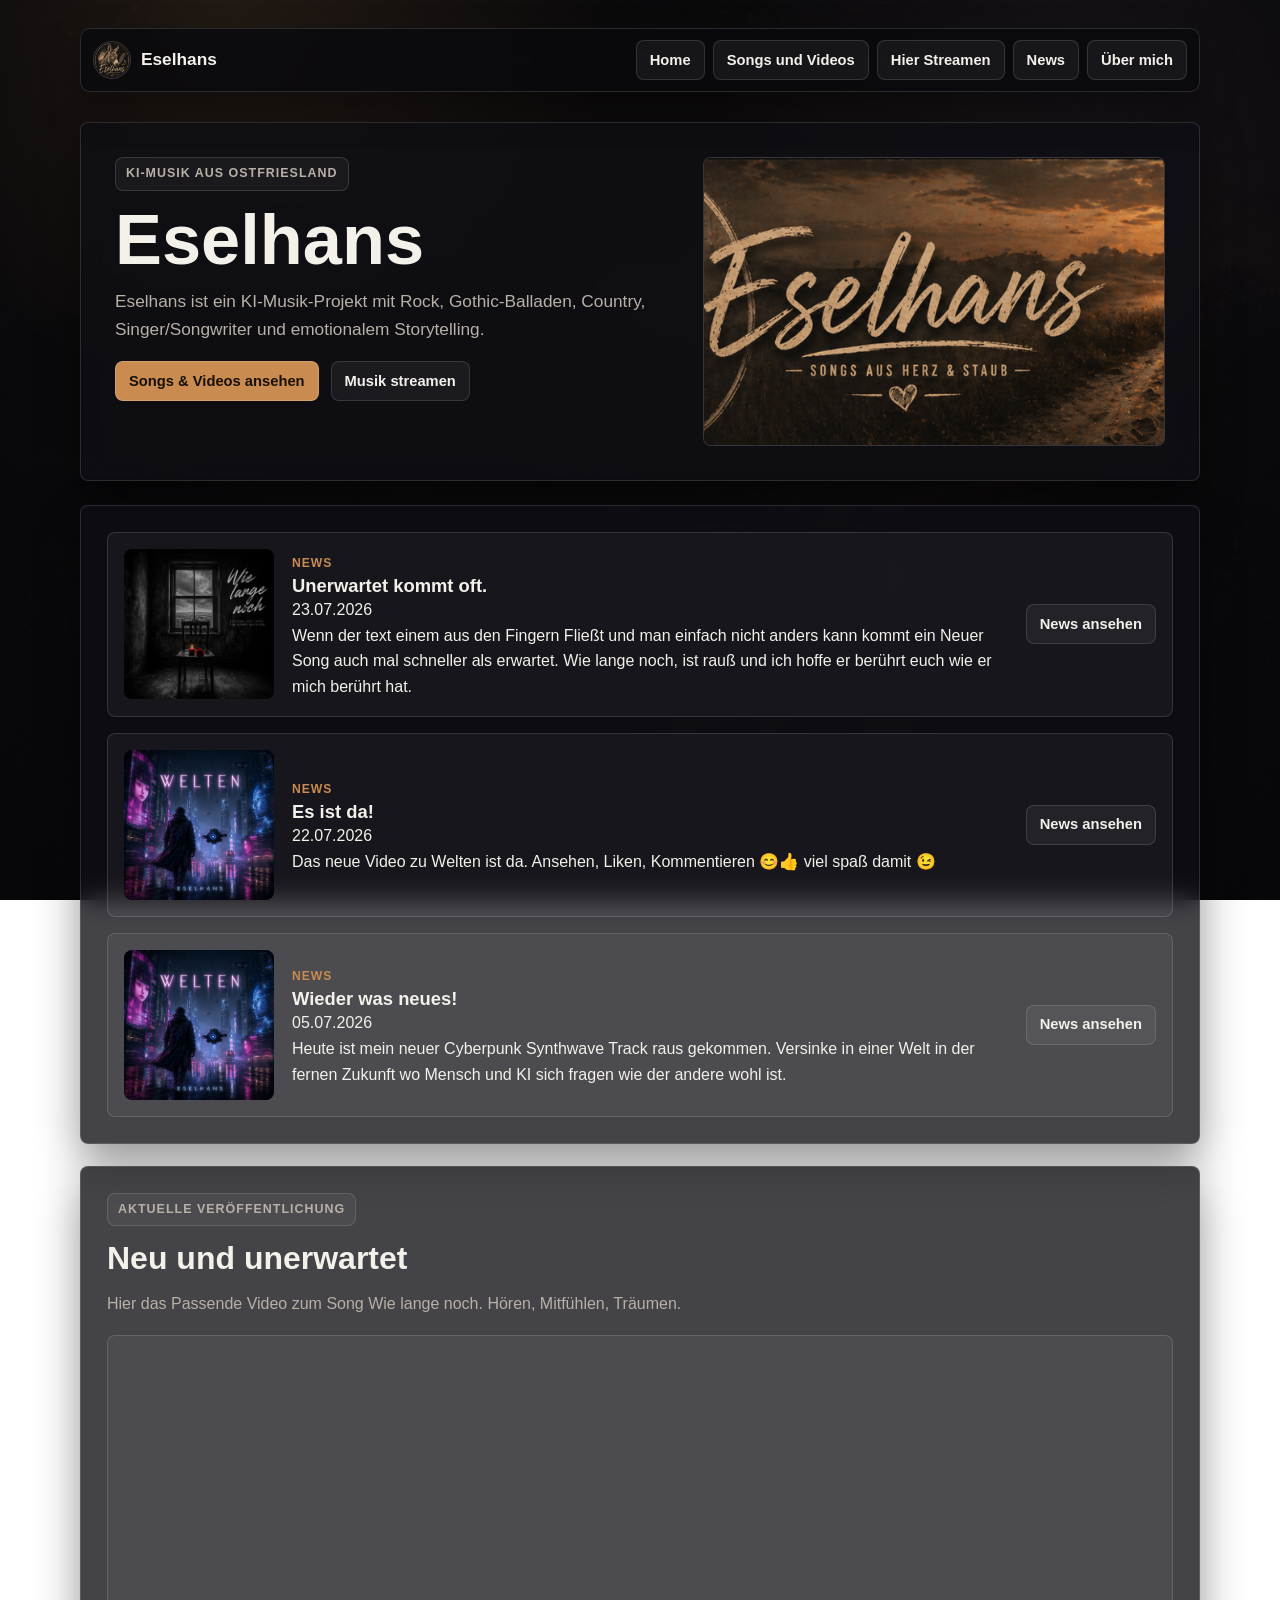
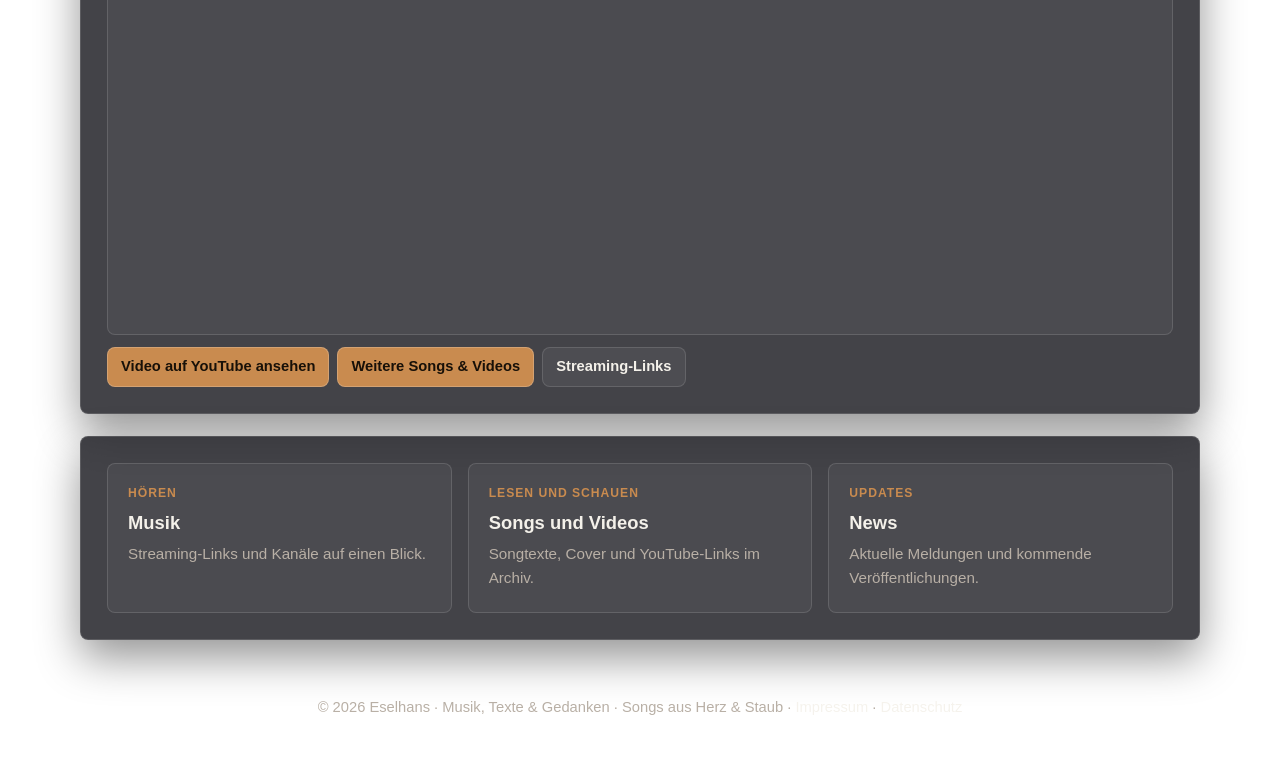
==== commit d057c50c: "Fix technical SEO indexing signals" ====
--- a/index.html
+++ b/index.html
@@ -8,7 +8,7 @@
 
   <meta name="description" content="Eselhans ist ein KI-Musik-K&uuml;nstler aus Ostfriesland mit emotionalen Songs, Musikvideos, Songtexten und Streaming-Links." />
   <meta name="robots" content="index,follow" />
-  <link rel="canonical" href="https://eselhans.github.io" />
+  <link rel="canonical" href="https://eselhans.github.io/" />
   <meta property="og:type" content="website" />
   <meta property="og:title" content="Eselhans | KI-Musik aus Ostfriesland" />
   <meta property="og:description" content="Emotionale KI-Musik, Songs, Videos, Songtexte und News von Eselhans." />
@@ -30,12 +30,12 @@
 
   <!-- NAV -->
   <nav class="topbar">
-  <a class="brand" href="index.html">
+  <a class="brand" href="/">
     <img class="brand-logo" src="bilder/logo-eselhans.png" alt="Eselhans Logo" />
     Eselhans
   </a>
   <div class="nav-links" aria-label="Hauptnavigation">
-    <a href="index.html">Home</a>
+    <a href="/">Home</a>
     <a href="songs.html">Songs und Videos</a>
     <a href="musik.html">Hier Streamen</a>
     <a href="news.html">News</a>
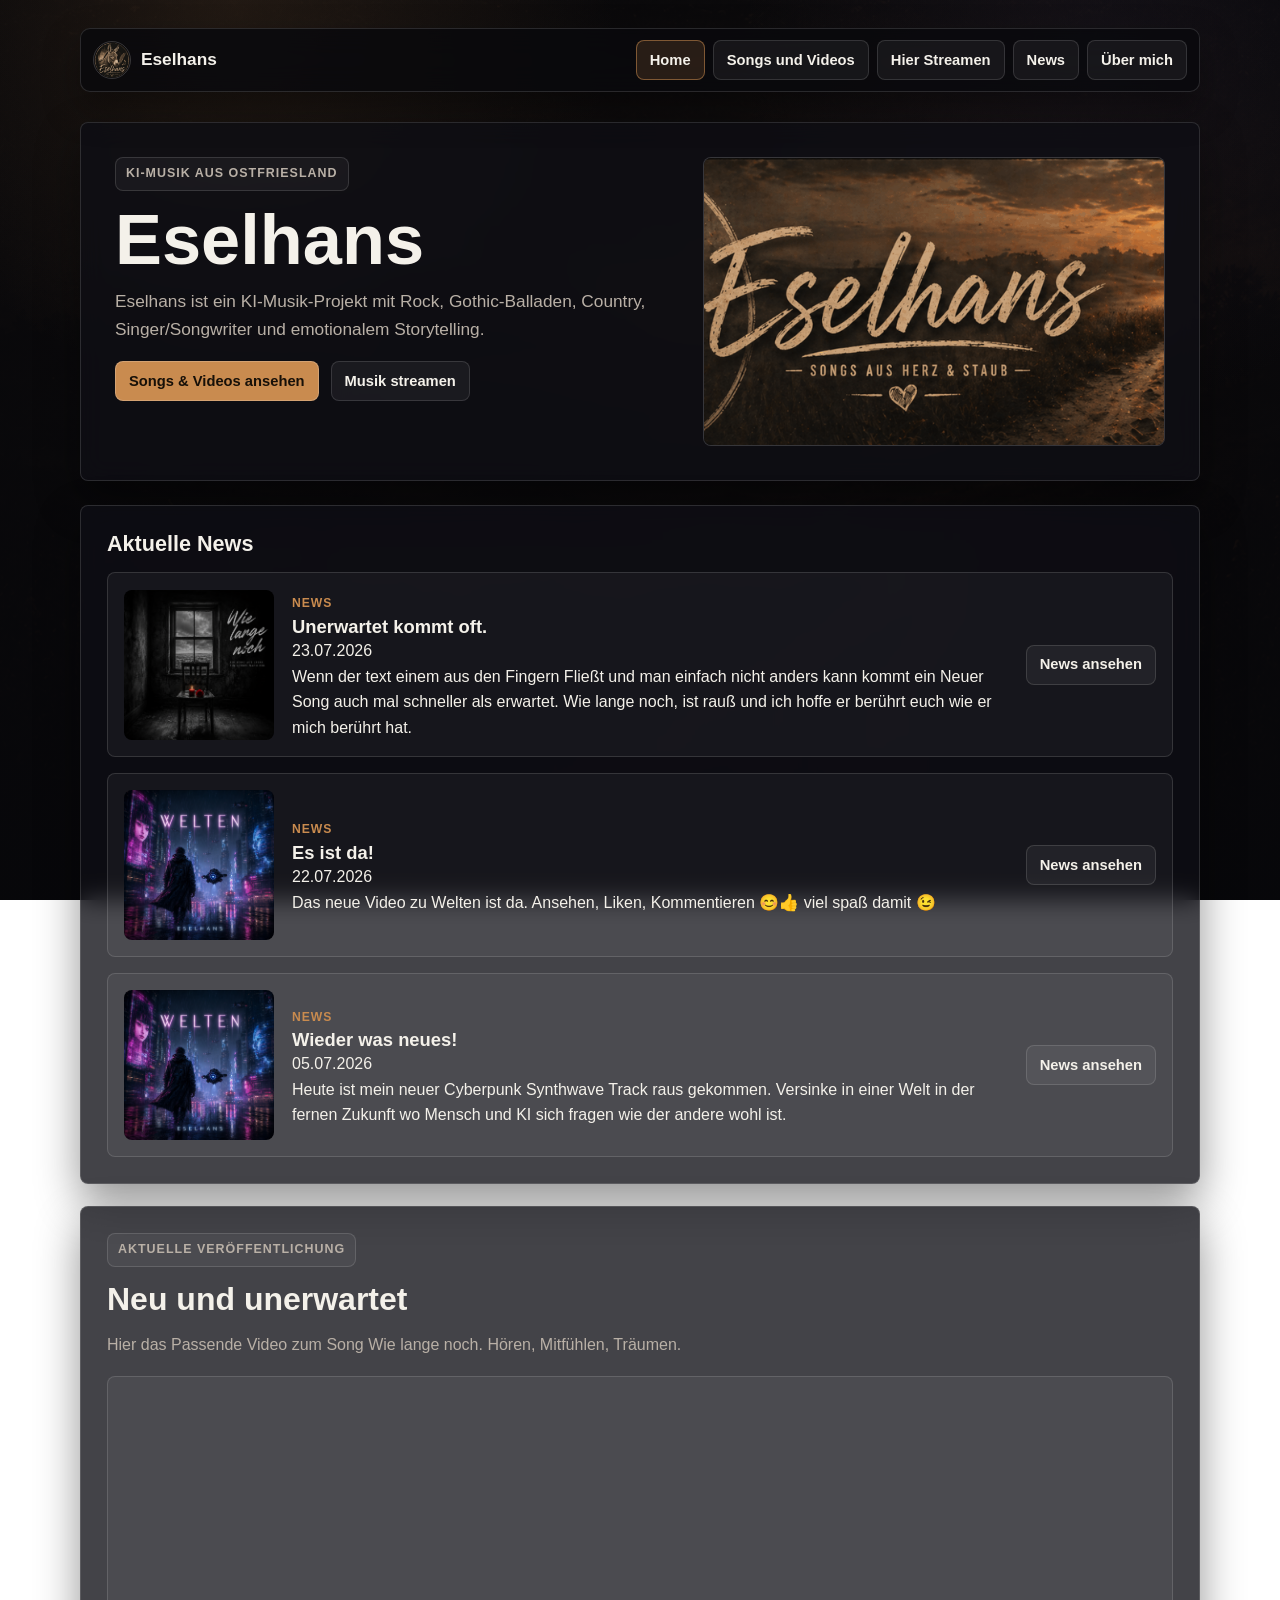
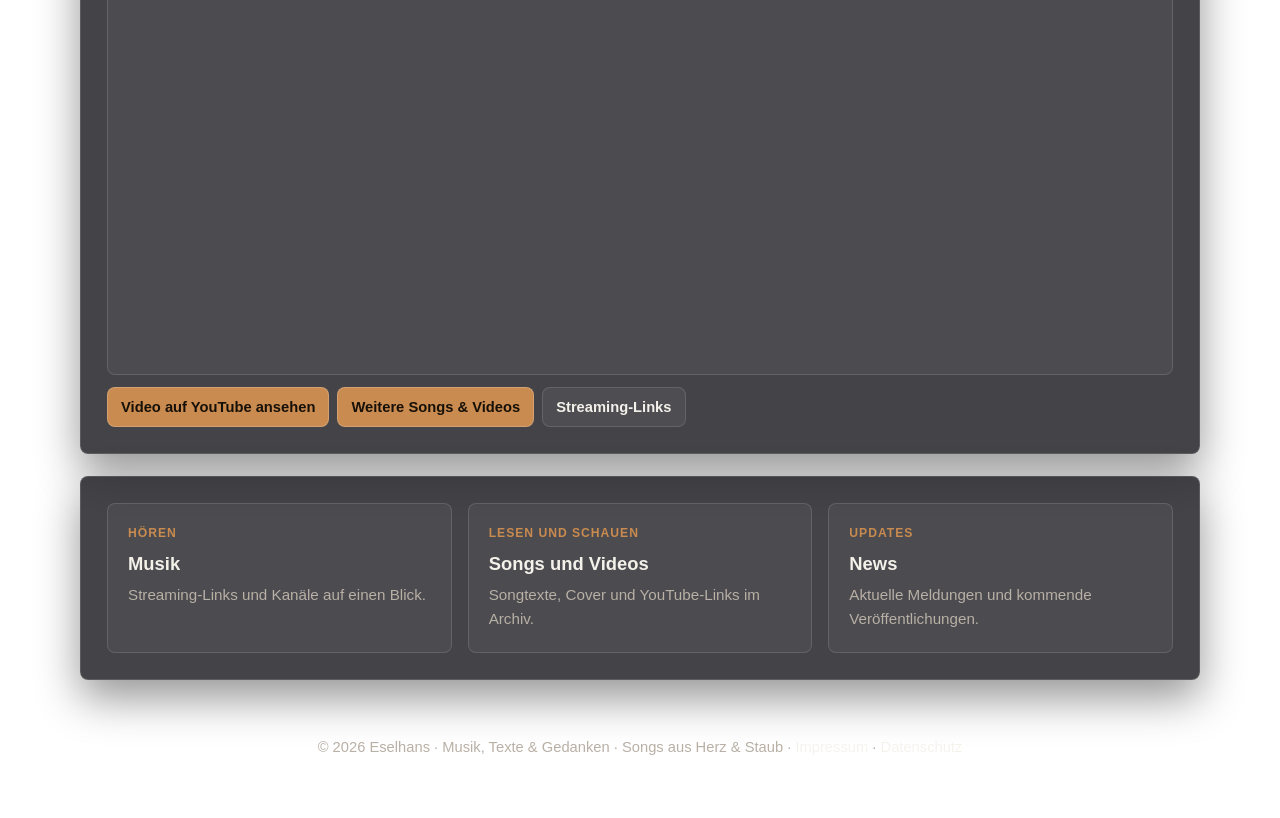
==== commit a3c2cf10: "Improve accessibility and search UX" ====
--- a/index.html
+++ b/index.html
@@ -19,6 +19,32 @@
   <meta name="twitter:description" content="Emotionale KI-Musik, Songs, Videos, Songtexte und News von Eselhans." />
   <meta name="twitter:image" content="https://eselhans.github.io/bilder/banner-eselhans.png" />
 
+  <script type="application/ld+json">
+  {
+    "@context": "https://schema.org",
+    "@type": "MusicGroup",
+    "@id": "https://eselhans.github.io/#artist",
+    "name": "Eselhans",
+    "url": "https://eselhans.github.io/",
+    "image": "https://eselhans.github.io/bilder/logo-eselhans.png",
+    "logo": "https://eselhans.github.io/bilder/logo-eselhans.png",
+    "description": "Eselhans ist ein KI-Musik-Projekt mit Rock, Gothic-Balladen, Country, Singer/Songwriter und emotionalem Storytelling.",
+    "genre": [
+      "Rock",
+      "Gothic",
+      "Country",
+      "Singer/Songwriter"
+    ],
+    "sameAs": [
+      "https://www.youtube.com/@Esel1983",
+      "https://music.youtube.com/@esel1983",
+      "https://open.spotify.com/artist/5Ib0WFO78TGEzNOwuwsuDA",
+      "https://music.apple.com/de/artist/eselhans/1839635407",
+      "https://music.amazon.de/artists/B0FR2FXMDP"
+    ]
+  }
+  </script>
+
   <link rel="stylesheet" href="style.css" />
 
   <link rel="icon" type="image/png" href="bilder/logo-eselhans.png" />
@@ -35,7 +61,7 @@
     Eselhans
   </a>
   <div class="nav-links" aria-label="Hauptnavigation">
-    <a href="/">Home</a>
+    <a href="/" aria-current="page">Home</a>
     <a href="songs.html">Songs und Videos</a>
     <a href="musik.html">Hier Streamen</a>
     <a href="news.html">News</a>
@@ -64,7 +90,8 @@
   </header>
 
   <!-- NEWS (JSON ONLY) -->
-  <section class="section-card">
+  <section class="section-card" aria-labelledby="home-news-title">
+    <h2 id="home-news-title" class="news-section-title">Aktuelle News</h2>
     <div id="news-container"></div>
   </section>
 
@@ -81,7 +108,6 @@
     <div class="video-frame">
       <iframe
         id="featured-video"
-        src="https://www.youtube.com/embed/gl7OWruEZEc?si=8rslnDIAmdHYm4Jz"
         title="Eselhans YouTube-Video"
         allow="accelerometer; autoplay; clipboard-write; encrypted-media; gyroscope; picture-in-picture; web-share"
         allowfullscreen loading="lazy">
--- a/style.css
+++ b/style.css
@@ -551,6 +551,11 @@
   border-color: rgba(201, 139, 79, 0.55);
 }
 
+.nav-links a[aria-current="page"] {
+  background: var(--accent-soft);
+  border-color: rgba(201, 139, 79, 0.55);
+}
+
 a:focus-visible,
 button:focus-visible,
 .button:focus-visible,
@@ -623,6 +628,12 @@
   font-size: 4.4rem;
   line-height: 0.98;
   letter-spacing: 0;
+}
+
+.legal-card h1 {
+  min-width: 0;
+  overflow-wrap: anywhere;
+  hyphens: auto;
 }
 
 h2,
@@ -855,6 +866,11 @@
   gap: 16px;
 }
 
+.news-section-title {
+  margin-bottom: 16px;
+  font-size: 1.35rem;
+}
+
 .news-box img {
   max-width: none;
   aspect-ratio: 1 / 1;
@@ -966,6 +982,28 @@
   box-shadow: 0 0 0 3px rgba(201, 139, 79, 0.16);
 }
 
+.search-summary {
+  display: flex;
+  align-items: center;
+  gap: 10px;
+  flex-wrap: wrap;
+  margin-top: 12px;
+}
+
+.search-status {
+  margin: 0;
+  color: var(--muted);
+}
+
+.search-summary .button {
+  min-height: 36px;
+  padding: 7px 11px;
+}
+
+.search-summary .button[hidden] {
+  display: none;
+}
+
 footer {
   margin-top: 34px;
   padding: 22px 0 0;
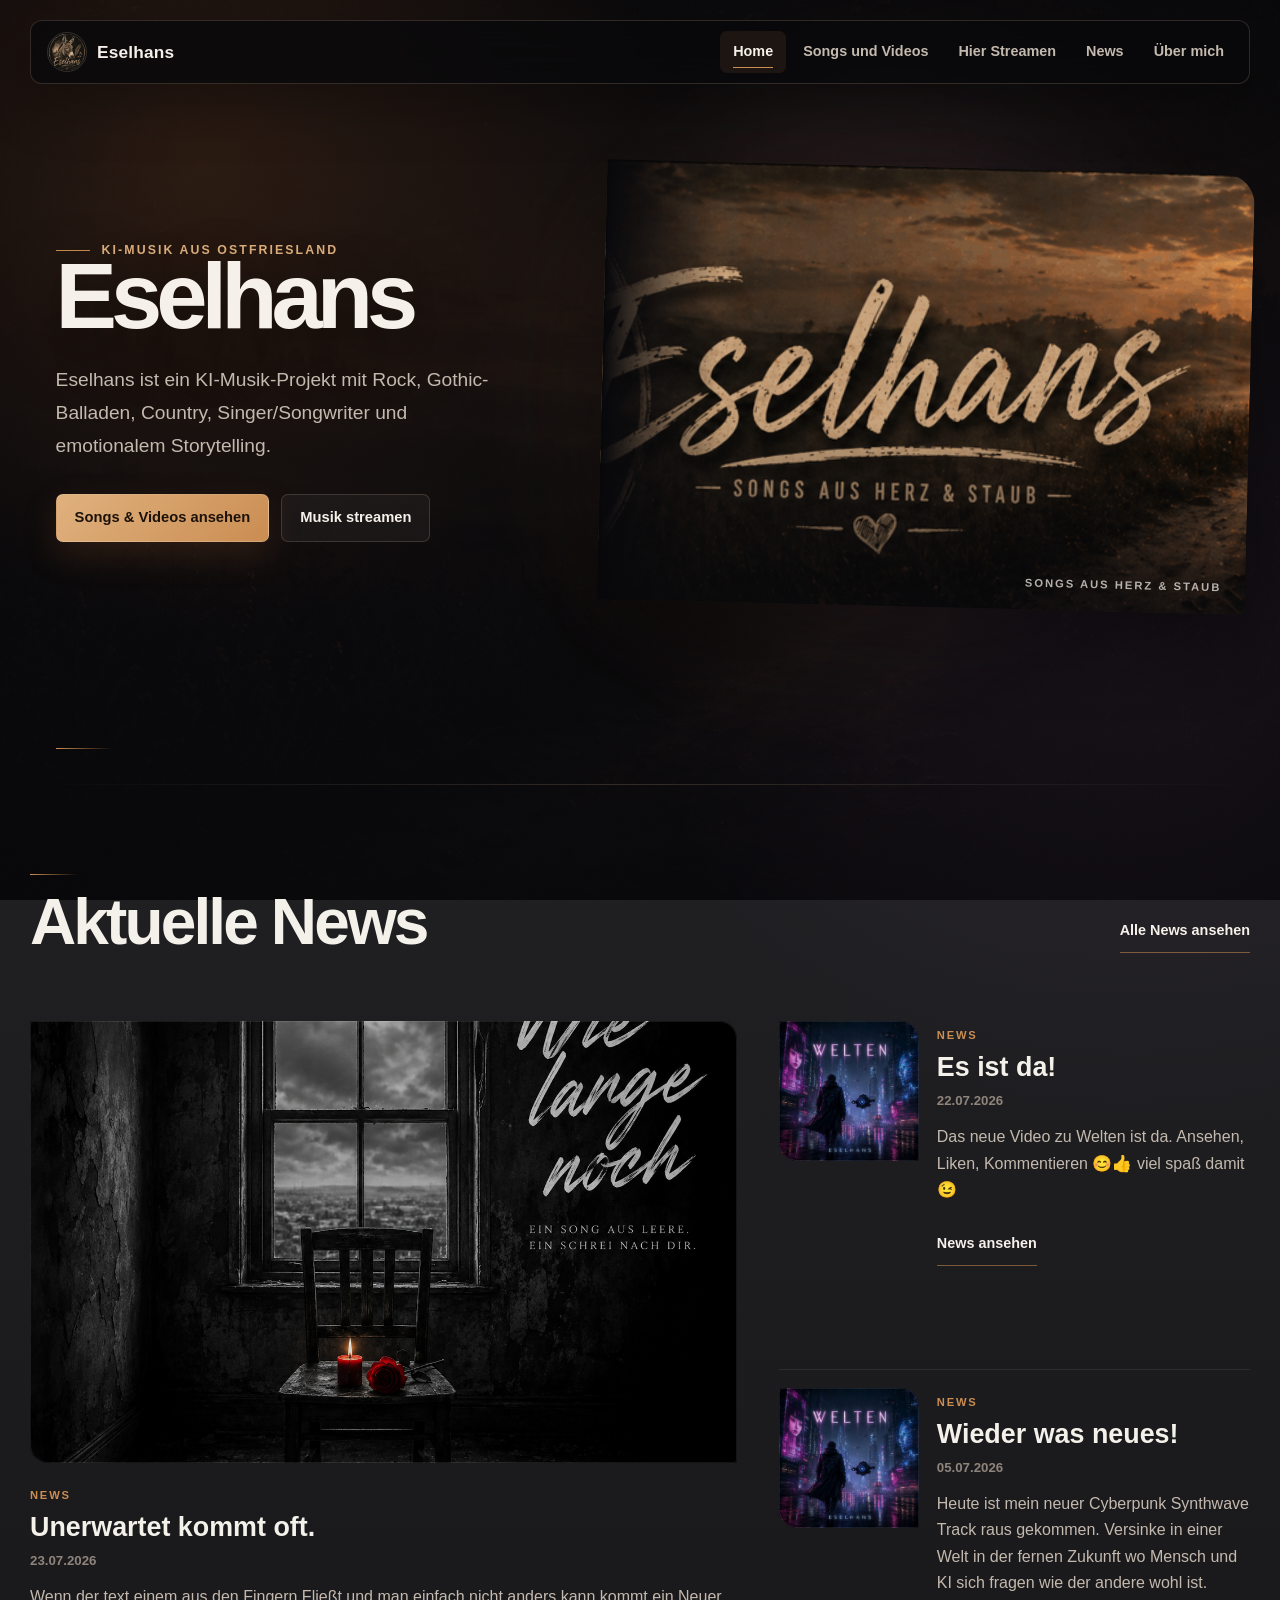
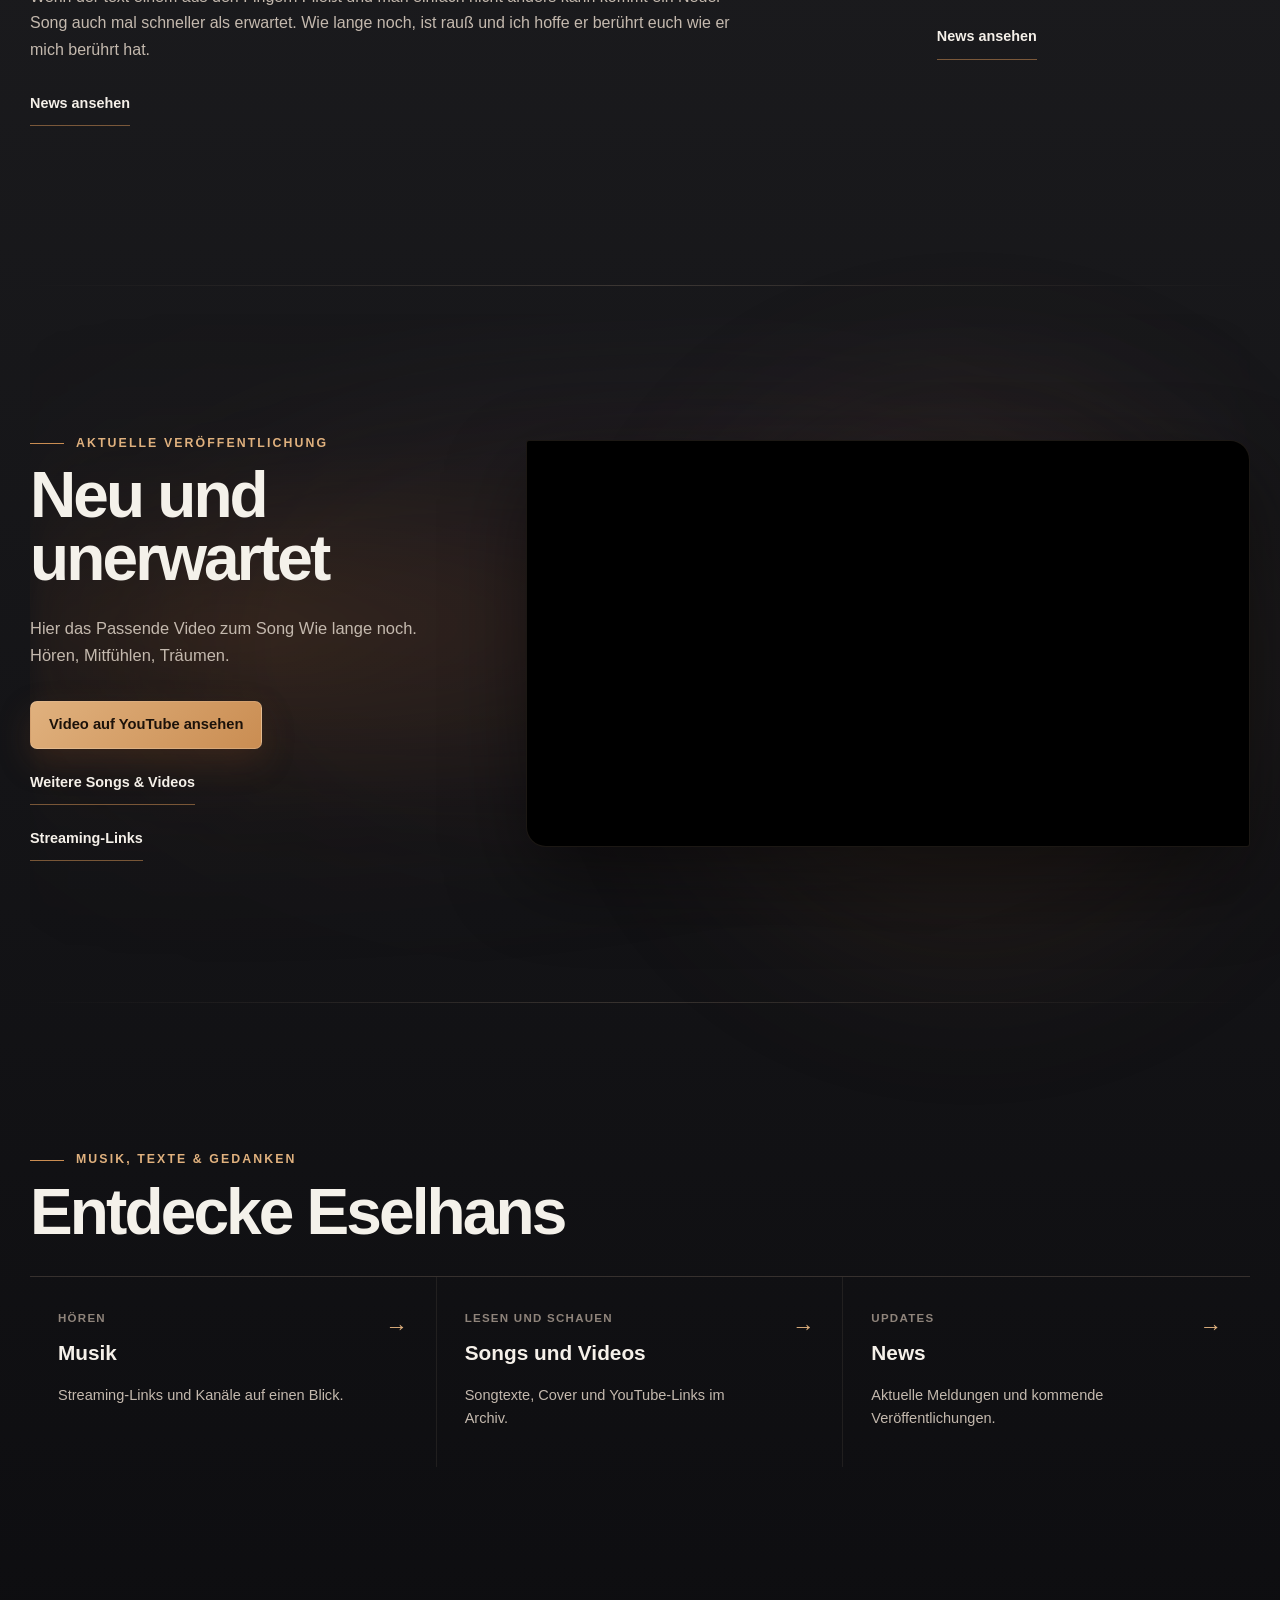
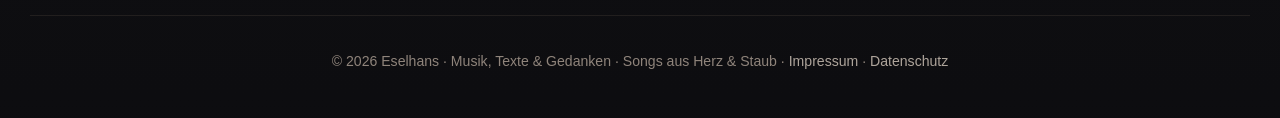
==== commit 8c8825fc: "Redesign Eselhans home page" ====
--- a/index.html
+++ b/index.html
@@ -45,229 +45,205 @@
   }
   </script>
 
-  <link rel="stylesheet" href="style.css" />
-
-  <link rel="icon" type="image/png" href="bilder/logo-eselhans.png" />
-</head>
-
-<body>
-
-<main class="page">
-
-  <!-- NAV -->
-  <nav class="topbar">
-  <a class="brand" href="/">
-    <img class="brand-logo" src="bilder/logo-eselhans.png" alt="Eselhans Logo" />
-    Eselhans
-  </a>
-  <div class="nav-links" aria-label="Hauptnavigation">
-    <a href="/" aria-current="page">Home</a>
-    <a href="songs.html">Songs und Videos</a>
-    <a href="musik.html">Hier Streamen</a>
-    <a href="news.html">News</a>
-    <a href="about.html">&Uuml;ber mich</a>
-  </div>
-</nav>
-
-  <!-- HERO -->
-  <header class="hero">
-    <div>
-      <span class="eyebrow">KI-Musik aus Ostfriesland</span>
-      <h1>Eselhans</h1>
-      <p class="lead">
-        Eselhans ist ein KI-Musik-Projekt mit Rock, Gothic-Balladen, Country, Singer/Songwriter und emotionalem Storytelling.
-      </p>
-
-      <div class="hero-actions">
-        <a class="button primary" href="songs.html">Songs &amp; Videos ansehen</a>
-        <a class="button" href="musik.html">Musik streamen</a>
-      </div>
-    </div>
-
-    <div class="banner-wrap">
-      <img src="bilder/banner-eselhans.png" alt="Eselhans Banner" />
-    </div>
-  </header>
-
-  <!-- NEWS (JSON ONLY) -->
-  <section class="section-card" aria-labelledby="home-news-title">
-    <h2 id="home-news-title" class="news-section-title">Aktuelle News</h2>
-    <div id="news-container"></div>
-  </section>
-
-  <!-- CURRENT RELEASE -->
-  <section class="section-card">
-    <div class="section-head">
-      <span class="eyebrow">Aktuelle Ver&ouml;ffentlichung</span>
-      <h2 id="featured-title">Neuer Song auf YouTube</h2>
-      <p class="section-text" id="featured-description">
-        Hier steht der aktuelle Einstieg in die Musik von Eselhans: Video ansehen, Stimmung aufnehmen und danach direkt ins Song-Archiv oder zu den Streaming-Links wechseln.
-      </p>
-    </div>
-
-    <div class="video-frame">
-      <iframe
-        id="featured-video"
-        title="Eselhans YouTube-Video"
-        allow="accelerometer; autoplay; clipboard-write; encrypted-media; gyroscope; picture-in-picture; web-share"
-        allowfullscreen loading="lazy">
-      </iframe>
-    </div>
-
-    <div class="button-row">
-      <a class="button primary" id="featured-button" href="https://www.youtube.com/watch?v=gl7OWruEZEc" target="_blank" rel="noopener">Video auf YouTube ansehen</a>
-      <a class="button primary" href="songs.html">Weitere Songs &amp; Videos</a>
-      <a class="button" href="musik.html">Streaming-Links</a>
-    </div>
-  </section>
-
-  <!-- TILES -->
-  <section class="section-card">
-    <div class="tile-grid">
-
-      <a class="tile" href="musik.html">
-        <span>H&ouml;ren</span>
-        <h3>Musik</h3>
-        <p>Streaming-Links und Kan&auml;le auf einen Blick.</p>
+  <link rel="stylesheet" href="style.css" />
+  <link rel="stylesheet" href="home.css" />
+  <script src="navigation.js" defer></script>
+  <script src="home.js" defer></script>
+
+  <link rel="icon" type="image/png" href="bilder/logo-eselhans.png" />
+</head>
+
+<body class="home-page">
+  <a class="skip-link" href="#main-content">Zum Inhalt springen</a>
+
+  <div class="home-shell">
+    <nav class="topbar" aria-label="Hauptnavigation">
+      <a class="brand" href="/">
+        <img
+          class="brand-logo"
+          src="bilder/logo-eselhans.png"
+          alt="Eselhans Logo"
+        />
+        <span>Eselhans</span>
       </a>
-
-      <a class="tile" href="songs.html">
-        <span>Lesen und Schauen</span>
-        <h3>Songs und Videos</h3>
-        <p>Songtexte, Cover und YouTube-Links im Archiv.</p>
-      </a>
-
-      <a class="tile" href="news.html">
-        <span>Updates</span>
-        <h3>News</h3>
-        <p>Aktuelle Meldungen und kommende Ver&ouml;ffentlichungen.</p>
-      </a>
-
-    </div>
-  </section>
-
-  <footer>
-  &copy; 2026 Eselhans &middot; Musik, Texte & Gedanken &middot; Songs aus Herz & Staub &middot;
-  <a href="impressum.html">Impressum</a> &middot;
-  <a href="datenschutz.html">Datenschutz</a>
-</footer>
-
-</main>
-
-<!-- NEWS ENGINE -->
-<script>
-async function loadNews() {
-  try {
-    const res = await fetch("news.json");
-    const payload = await res.json();
-    const data = Array.isArray(payload) ? payload : payload.news || [];
-    const parseDate = (value) => {
-      const match = String(value || "").match(/^(\d{2})\.(\d{2})\.(\d{4})$/);
-      return match ? new Date(`${match[3]}-${match[2]}-${match[1]}`) : new Date(value);
-    };
-
-    const container = document.getElementById("news-container");
-    container.innerHTML = "";
-
-    data
-      .sort((a, b) => parseDate(b.date) - parseDate(a.date))
-      .slice(0, 3)
-      .forEach(n => {
-
-        const el = document.createElement("div");
-        el.className = "news-box";
-
-        el.innerHTML = `
-          <div>
-            <img src="${n.image}" alt="News: ${n.title || 'Eselhans'}" onerror="this.src='bilder/cover-platzhalter.png'" loading="lazy">
-          </div>
-
-          <div>
-            <span class="news-label">NEWS</span>
-            <h3>${n.title}</h3>
-            <p>${n.date}</p>
-            <p>${n.text}</p>
-          </div>
-
-          <div>
-            <a class="button" href="news.html">News ansehen</a>
-          </div>
-        `;
-
-        container.appendChild(el);
-      });
-
-  } catch (e) {
-    console.error("News loading failed:", e);
-  }
-}
-
-loadNews();
-</script>
-
-<!-- FEATURED VIDEO ENGINE -->
-<script>
-function getYouTubeId(url) {
-  try {
-    const parsed = new URL(String(url || "").trim());
-    const host = parsed.hostname.replace(/^www\./, "");
-
-    if (host === "youtu.be") {
-      return parsed.pathname.split("/").filter(Boolean)[0] || "";
-    }
-
-    if (host.endsWith("youtube.com")) {
-      if (parsed.pathname === "/watch") return parsed.searchParams.get("v") || "";
-      const parts = parsed.pathname.split("/").filter(Boolean);
-      if (["embed", "shorts", "live"].includes(parts[0])) return parts[1] || "";
-    }
-  } catch (error) {
-    return "";
-  }
-
-  return "";
-}
-
-function toYouTubeEmbedUrl(url) {
-  const id = getYouTubeId(url);
-  return id ? `https://www.youtube.com/embed/${id}` : "";
-}
-
-async function loadFeaturedVideo() {
-  try {
-    const res = await fetch("featured.json");
-    if (!res.ok) throw new Error("featured.json nicht gefunden");
-    const featured = await res.json();
-    const embedUrl = toYouTubeEmbedUrl(featured.youtubeUrl);
-
-    if (featured.title) {
-      document.getElementById("featured-title").textContent = featured.title;
-      document.getElementById("featured-video").title = featured.title;
-    }
-
-    if (featured.description) {
-      document.getElementById("featured-description").textContent = featured.description;
-    }
-
-    if (embedUrl) {
-      document.getElementById("featured-video").src = embedUrl;
-    }
-
-    if (featured.youtubeUrl) {
-      document.getElementById("featured-button").href = featured.youtubeUrl;
-    }
-
-    if (featured.buttonText) {
-      document.getElementById("featured-button").textContent = featured.buttonText;
-    }
-  } catch (error) {
-    console.error("Featured video loading failed:", error);
-  }
-}
-
-loadFeaturedVideo();
-</script>
-
+
+      <button
+        class="menu-toggle"
+        type="button"
+        aria-expanded="false"
+        aria-controls="primary-navigation"
+        aria-label="Men&uuml; &ouml;ffnen"
+      >
+        <span class="menu-toggle-text">Men&uuml;</span>
+        <span class="menu-toggle-icon" aria-hidden="true">
+          <span></span>
+          <span></span>
+          <span></span>
+        </span>
+      </button>
+
+      <div class="nav-links" id="primary-navigation">
+        <a href="/" aria-current="page">Home</a>
+        <a href="songs.html">Songs und Videos</a>
+        <a href="musik.html">Hier Streamen</a>
+        <a href="news.html">News</a>
+        <a href="about.html">&Uuml;ber mich</a>
+      </div>
+    </nav>
+
+    <main id="main-content">
+      <header class="home-hero">
+        <div class="hero-glow" aria-hidden="true"></div>
+
+        <div class="hero-grid">
+          <div class="hero-copy">
+            <span class="eyebrow">KI-Musik aus Ostfriesland</span>
+            <h1>Eselhans</h1>
+            <p class="lead">
+              Eselhans ist ein KI-Musik-Projekt mit Rock, Gothic-Balladen,
+              Country, Singer/Songwriter und emotionalem Storytelling.
+            </p>
+
+            <div class="hero-actions">
+              <a class="button primary" href="songs.html">
+                Songs &amp; Videos ansehen
+              </a>
+              <a class="button" href="musik.html">Musik streamen</a>
+            </div>
+          </div>
+
+          <figure class="hero-art">
+            <img
+              src="bilder/banner-eselhans.png"
+              alt="Eselhans Banner"
+            />
+            <figcaption>Songs aus Herz &amp; Staub</figcaption>
+          </figure>
+        </div>
+
+        <div class="scroll-cue" aria-hidden="true">
+          <span></span>
+        </div>
+      </header>
+
+      <section
+        class="flow-section news-section"
+        id="aktuelle-news"
+        aria-labelledby="home-news-title"
+      >
+        <div class="section-intro">
+          <div>
+            <span class="section-rule" aria-hidden="true"></span>
+            <h2 id="home-news-title">Aktuelle News</h2>
+          </div>
+          <a class="text-link" href="news.html">Alle News ansehen</a>
+        </div>
+
+        <div
+          class="news-editorial"
+          id="home-news"
+          aria-live="polite"
+          aria-busy="true"
+        >
+          <p class="loading-state">Aktuelle News werden geladen&nbsp;&hellip;</p>
+        </div>
+      </section>
+
+      <section
+        class="flow-section video-section"
+        id="aktuelles-video"
+        aria-labelledby="featured-title"
+      >
+        <div class="video-atmosphere" aria-hidden="true"></div>
+
+        <div class="video-layout">
+          <div class="video-copy">
+            <span class="section-kicker">Aktuelle Ver&ouml;ffentlichung</span>
+            <h2 id="featured-title">Neuer Song auf YouTube</h2>
+            <p id="featured-description">
+              Hier steht der aktuelle Einstieg in die Musik von Eselhans:
+              Video ansehen, Stimmung aufnehmen und danach direkt ins
+              Song-Archiv oder zu den Streaming-Links wechseln.
+            </p>
+
+            <div class="button-row">
+              <a
+                class="button primary"
+                id="featured-button"
+                href="https://www.youtube.com/watch?v=gl7OWruEZEc"
+                target="_blank"
+                rel="noopener"
+              >
+                Video auf YouTube ansehen
+              </a>
+              <a class="text-link" href="songs.html">
+                Weitere Songs &amp; Videos
+              </a>
+              <a class="text-link" href="musik.html">Streaming-Links</a>
+            </div>
+          </div>
+
+          <div class="video-frame">
+            <iframe
+              id="featured-video"
+              title="Eselhans YouTube-Video"
+              allow="accelerometer; autoplay; clipboard-write; encrypted-media; gyroscope; picture-in-picture; web-share"
+              allowfullscreen
+              loading="lazy"
+            ></iframe>
+          </div>
+        </div>
+      </section>
+
+      <section
+        class="flow-section journey-section"
+        aria-labelledby="journey-title"
+      >
+        <div class="section-intro compact">
+          <div>
+            <span class="section-kicker">Musik, Texte &amp; Gedanken</span>
+            <h2 id="journey-title">Entdecke Eselhans</h2>
+          </div>
+        </div>
+
+        <div class="journey-links">
+          <a href="musik.html">
+            <span class="journey-copy">
+              <span>H&ouml;ren</span>
+              <strong>Musik</strong>
+              <small>Streaming-Links und Kan&auml;le auf einen Blick.</small>
+            </span>
+            <span class="journey-arrow" aria-hidden="true">&rarr;</span>
+          </a>
+
+          <a href="songs.html">
+            <span class="journey-copy">
+              <span>Lesen und Schauen</span>
+              <strong>Songs und Videos</strong>
+              <small>Songtexte, Cover und YouTube-Links im Archiv.</small>
+            </span>
+            <span class="journey-arrow" aria-hidden="true">&rarr;</span>
+          </a>
+
+          <a href="news.html">
+            <span class="journey-copy">
+              <span>Updates</span>
+              <strong>News</strong>
+              <small>Aktuelle Meldungen und kommende Ver&ouml;ffentlichungen.</small>
+            </span>
+            <span class="journey-arrow" aria-hidden="true">&rarr;</span>
+          </a>
+        </div>
+      </section>
+    </main>
+
+    <footer>
+      &copy; 2026 Eselhans &middot; Musik, Texte &amp; Gedanken &middot;
+      Songs aus Herz &amp; Staub &middot;
+      <a href="impressum.html">Impressum</a> &middot;
+      <a href="datenschutz.html">Datenschutz</a>
+    </footer>
+  </div>
 </body>
 </html>
 
--- a/style.css
+++ b/style.css
@@ -554,6 +554,52 @@
 .nav-links a[aria-current="page"] {
   background: var(--accent-soft);
   border-color: rgba(201, 139, 79, 0.55);
+}
+
+.menu-toggle {
+  display: none;
+  align-items: center;
+  justify-content: center;
+  gap: 8px;
+  min-width: 44px;
+  min-height: 44px;
+  padding: 8px 11px;
+  border: 1px solid var(--border);
+  border-radius: 8px;
+  background: rgba(255, 255, 255, 0.055);
+  color: var(--text);
+  font: inherit;
+  font-size: 0.88rem;
+  font-weight: 800;
+  line-height: 1;
+  cursor: pointer;
+}
+
+.menu-toggle-icon {
+  display: grid;
+  width: 18px;
+  gap: 4px;
+}
+
+.menu-toggle-icon span {
+  display: block;
+  width: 100%;
+  height: 2px;
+  border-radius: 999px;
+  background: currentColor;
+  transition: transform 0.2s ease, opacity 0.2s ease;
+}
+
+.menu-toggle[aria-expanded="true"] .menu-toggle-icon span:nth-child(1) {
+  transform: translateY(6px) rotate(45deg);
+}
+
+.menu-toggle[aria-expanded="true"] .menu-toggle-icon span:nth-child(2) {
+  opacity: 0;
+}
+
+.menu-toggle[aria-expanded="true"] .menu-toggle-icon span:nth-child(3) {
+  transform: translateY(-6px) rotate(-45deg);
 }
 
 a:focus-visible,
@@ -1134,3 +1180,48 @@
     margin-bottom: 14px;
   }
 }
+
+@media (max-width: 700px) {
+  html.has-mobile-menu .topbar {
+    display: grid;
+    grid-template-columns: minmax(0, 1fr) auto;
+    align-items: center;
+    gap: 8px;
+    min-height: 64px;
+    padding: 8px 10px;
+    border-radius: 10px;
+  }
+
+  html.has-mobile-menu .brand {
+    justify-content: flex-start;
+    min-width: 0;
+  }
+
+  html.has-mobile-menu .menu-toggle {
+    display: inline-flex;
+  }
+
+  html.has-mobile-menu .nav-links {
+    position: absolute;
+    top: calc(100% + 8px);
+    right: 0;
+    left: 0;
+    display: none !important;
+    grid-template-columns: 1fr;
+    width: 100%;
+    padding: 10px;
+    border: 1px solid var(--border);
+    border-radius: 10px;
+    background: rgba(9, 9, 13, 0.96);
+    box-shadow: 0 18px 36px rgba(0, 0, 0, 0.42);
+    backdrop-filter: blur(14px);
+  }
+
+  html.has-mobile-menu .nav-links.is-open {
+    display: grid !important;
+  }
+
+  html.has-mobile-menu .nav-links a {
+    min-height: 44px;
+  }
+}
--- a/home.css
+++ b/home.css
@@ -0,0 +1,1053 @@
+/* Homepage redesign rules are scoped to body.home-page. */
+
+body.home-page {
+  --home-bg: #08080b;
+  --home-bg-soft: #101014;
+  --home-surface: rgba(20, 18, 18, 0.66);
+  --home-surface-strong: rgba(27, 23, 21, 0.84);
+  --home-line: rgba(226, 196, 165, 0.18);
+  --home-line-soft: rgba(226, 196, 165, 0.09);
+  --home-text: #f5f0e9;
+  --home-muted: #c4b9ae;
+  --home-faint: #8f847b;
+  --home-copper: #ca8d52;
+  --home-copper-light: #e0b17e;
+  --home-copper-deep: #754524;
+  --home-violet: #6b536e;
+  --home-shadow: rgba(0, 0, 0, 0.52);
+
+  min-width: 0;
+  min-height: 100vh;
+  margin: 0;
+  overflow-x: clip;
+  color: var(--home-text);
+  background:
+    radial-gradient(circle at 16% 5%, rgba(153, 84, 40, 0.22), transparent 29rem),
+    radial-gradient(circle at 88% 19%, rgba(77, 54, 82, 0.2), transparent 31rem),
+    linear-gradient(180deg, rgba(8, 8, 11, 0.88), rgba(8, 8, 11, 0.98)),
+    url("bilder/hintergrund-eselhans.png") center top / cover fixed;
+  font-family: Arial, Helvetica, sans-serif;
+  line-height: 1.65;
+}
+
+.home-page *,
+.home-page *::before,
+.home-page *::after {
+  box-sizing: border-box;
+}
+
+.home-page a {
+  color: inherit;
+}
+
+.home-page img,
+.home-page iframe {
+  display: block;
+  max-width: 100%;
+}
+
+.home-page button,
+.home-page a {
+  -webkit-tap-highlight-color: transparent;
+}
+
+.home-page a:focus-visible,
+.home-page button:focus-visible {
+  outline: 3px solid rgba(224, 177, 126, 0.92);
+  outline-offset: 4px;
+}
+
+.home-page .skip-link {
+  position: fixed;
+  top: 12px;
+  left: 12px;
+  z-index: 500;
+  padding: 10px 14px;
+  border-radius: 6px;
+  color: #17100b;
+  background: var(--home-copper-light);
+  font-weight: 800;
+  text-decoration: none;
+  transform: translateY(-180%);
+}
+
+.home-page .skip-link:focus {
+  transform: translateY(0);
+}
+
+.home-page .home-shell {
+  width: min(1220px, calc(100% - 56px));
+  margin: 0 auto;
+}
+
+/* Navigation: existing structure and behavior, lightly restyled. */
+.home-page .topbar {
+  position: sticky;
+  top: 16px;
+  z-index: 100;
+  display: flex;
+  align-items: center;
+  justify-content: space-between;
+  gap: 20px;
+  min-height: 64px;
+  margin: 20px 0 0;
+  padding: 9px 12px 9px 16px;
+  border: 1px solid var(--home-line);
+  border-radius: 12px;
+  background: rgba(8, 8, 11, 0.78);
+  box-shadow: 0 20px 55px rgba(0, 0, 0, 0.28);
+  backdrop-filter: blur(18px);
+}
+
+.home-page .brand {
+  display: inline-flex;
+  align-items: center;
+  flex: 0 0 auto;
+  gap: 10px;
+  min-width: max-content;
+  color: var(--home-text);
+  font-size: 1.08rem;
+  font-weight: 900;
+  letter-spacing: 0.01em;
+  text-decoration: none;
+}
+
+.home-page .brand-logo {
+  width: 40px;
+  height: 40px;
+  border: 1px solid rgba(255, 255, 255, 0.15);
+  border-radius: 50%;
+  object-fit: cover;
+}
+
+.home-page .nav-links {
+  display: flex !important;
+  align-items: center;
+  justify-content: flex-end;
+  flex-wrap: wrap;
+  gap: 4px;
+}
+
+.home-page .nav-links a {
+  position: relative;
+  display: inline-flex;
+  align-items: center;
+  justify-content: center;
+  min-height: 42px;
+  padding: 8px 13px;
+  border: 0;
+  border-radius: 7px;
+  background: transparent;
+  color: var(--home-muted);
+  font-size: 0.9rem;
+  font-weight: 800;
+  line-height: 1.2;
+  text-decoration: none;
+  transition: color 180ms ease, background 180ms ease;
+}
+
+.home-page .nav-links a::after {
+  position: absolute;
+  right: 13px;
+  bottom: 5px;
+  left: 13px;
+  height: 1px;
+  background: var(--home-copper);
+  content: "";
+  opacity: 0;
+  transform: scaleX(0.25);
+  transition: opacity 180ms ease, transform 180ms ease;
+}
+
+.home-page .nav-links a:hover,
+.home-page .nav-links a[aria-current="page"] {
+  color: var(--home-text);
+  background: rgba(202, 141, 82, 0.1);
+}
+
+.home-page .nav-links a[aria-current="page"]::after {
+  opacity: 1;
+  transform: scaleX(1);
+}
+
+.home-page .menu-toggle {
+  display: none;
+  align-items: center;
+  justify-content: center;
+  gap: 8px;
+  min-width: 44px;
+  min-height: 44px;
+  padding: 8px 11px;
+  border: 1px solid var(--home-line);
+  border-radius: 8px;
+  color: var(--home-text);
+  background: rgba(255, 255, 255, 0.055);
+  font: inherit;
+  font-size: 0.88rem;
+  font-weight: 800;
+  line-height: 1;
+  cursor: pointer;
+}
+
+.home-page .menu-toggle-icon {
+  display: grid;
+  width: 18px;
+  gap: 4px;
+}
+
+.home-page .menu-toggle-icon span {
+  display: block;
+  width: 100%;
+  height: 2px;
+  border-radius: 999px;
+  background: currentColor;
+  transition: transform 180ms ease, opacity 180ms ease;
+}
+
+.home-page
+  .menu-toggle[aria-expanded="true"]
+  .menu-toggle-icon
+  span:nth-child(1) {
+  transform: translateY(6px) rotate(45deg);
+}
+
+.home-page
+  .menu-toggle[aria-expanded="true"]
+  .menu-toggle-icon
+  span:nth-child(2) {
+  opacity: 0;
+}
+
+.home-page
+  .menu-toggle[aria-expanded="true"]
+  .menu-toggle-icon
+  span:nth-child(3) {
+  transform: translateY(-6px) rotate(-45deg);
+}
+
+/* Hero stage */
+.home-page .home-hero {
+  position: relative;
+  min-height: min(700px, calc(100vh - 180px));
+  padding: clamp(64px, 6.5vw, 96px) 0 60px;
+  isolation: isolate;
+}
+
+.home-page .hero-glow {
+  position: absolute;
+  top: -7rem;
+  right: 0;
+  z-index: -1;
+  width: min(68vw, 880px);
+  aspect-ratio: 1;
+  border-radius: 50%;
+  background:
+    radial-gradient(circle, rgba(169, 104, 53, 0.23), transparent 55%),
+    radial-gradient(circle at 60% 42%, rgba(98, 69, 101, 0.19), transparent 48%);
+  filter: blur(26px);
+  opacity: 0.86;
+}
+
+.home-page .hero-grid {
+  display: grid;
+  grid-template-columns: minmax(0, 0.84fr) minmax(460px, 1.16fr);
+  align-items: center;
+  gap: clamp(48px, 8vw, 112px);
+}
+
+.home-page .hero-copy {
+  position: relative;
+  z-index: 2;
+  min-width: 0;
+  padding-left: clamp(0px, 2vw, 28px);
+}
+
+.home-page .eyebrow,
+.home-page .section-kicker {
+  display: inline-flex;
+  align-items: center;
+  gap: 12px;
+  min-height: 0;
+  margin: 0;
+  padding: 0;
+  border: 0;
+  border-radius: 0;
+  background: transparent;
+  color: var(--home-copper-light);
+  font-size: 0.77rem;
+  font-weight: 900;
+  letter-spacing: 0.17em;
+  line-height: 1.4;
+  text-transform: uppercase;
+}
+
+.home-page .eyebrow::before,
+.home-page .section-kicker::before {
+  width: 34px;
+  height: 1px;
+  background: var(--home-copper);
+  content: "";
+}
+
+.home-page h1,
+.home-page h2,
+.home-page h3,
+.home-page p {
+  margin-top: 0;
+}
+
+.home-page h1 {
+  max-width: 8ch;
+  margin-bottom: 28px;
+  font-size: clamp(5rem, 9.4vw, 8.7rem);
+  font-weight: 900;
+  letter-spacing: -0.065em;
+  line-height: 0.82;
+  text-shadow: 0 18px 60px rgba(0, 0, 0, 0.5);
+}
+
+.home-page .lead {
+  max-width: 37rem;
+  margin-bottom: 0;
+  color: var(--home-muted);
+  font-size: clamp(1.05rem, 1.5vw, 1.28rem);
+  line-height: 1.72;
+}
+
+.home-page .hero-actions,
+.home-page .button-row {
+  display: flex;
+  align-items: center;
+  flex-wrap: wrap;
+  gap: 12px;
+  margin-top: 32px;
+}
+
+.home-page .button {
+  display: inline-flex;
+  align-items: center;
+  justify-content: center;
+  min-height: 48px;
+  padding: 11px 18px;
+  border: 1px solid var(--home-line);
+  border-radius: 7px;
+  color: var(--home-text);
+  background: rgba(255, 255, 255, 0.045);
+  font-size: 0.92rem;
+  font-weight: 900;
+  line-height: 1.2;
+  text-align: center;
+  text-decoration: none;
+  transition:
+    transform 180ms ease,
+    border-color 180ms ease,
+    background 180ms ease;
+}
+
+.home-page .button:hover {
+  border-color: rgba(224, 177, 126, 0.55);
+  background: rgba(224, 177, 126, 0.1);
+  transform: translateY(-2px);
+}
+
+.home-page .button.primary {
+  border-color: rgba(255, 255, 255, 0.15);
+  color: #1c120a;
+  background: linear-gradient(
+    135deg,
+    var(--home-copper-light),
+    var(--home-copper)
+  );
+  box-shadow: 0 13px 32px rgba(117, 69, 36, 0.28);
+}
+
+.home-page .hero-art {
+  position: relative;
+  min-width: 0;
+  margin: 0;
+  transform: rotate(1.4deg);
+}
+
+.home-page .hero-art::before {
+  position: absolute;
+  inset: -9% 0;
+  z-index: -1;
+  border-radius: 50%;
+  background: radial-gradient(
+    circle,
+    rgba(176, 112, 59, 0.25),
+    rgba(72, 47, 74, 0.12) 46%,
+    transparent 70%
+  );
+  content: "";
+  filter: blur(30px);
+}
+
+.home-page .hero-art::after {
+  position: absolute;
+  inset: 0;
+  background:
+    linear-gradient(90deg, var(--home-bg) 0, transparent 18%),
+    linear-gradient(180deg, transparent 58%, rgba(8, 8, 11, 0.76) 100%);
+  content: "";
+  pointer-events: none;
+}
+
+.home-page .hero-art img {
+  width: 100%;
+  min-height: 440px;
+  max-height: 650px;
+  border-radius: 2px 30px 2px 30px;
+  object-fit: cover;
+  filter: saturate(0.9) contrast(1.05);
+  box-shadow: 0 38px 95px rgba(0, 0, 0, 0.48);
+}
+
+.home-page .hero-art figcaption {
+  position: absolute;
+  right: 24px;
+  bottom: 18px;
+  z-index: 2;
+  color: rgba(245, 240, 233, 0.72);
+  font-size: 0.7rem;
+  font-weight: 900;
+  letter-spacing: 0.18em;
+  text-transform: uppercase;
+}
+
+.home-page .scroll-cue {
+  position: absolute;
+  bottom: 16px;
+  left: clamp(0px, 2vw, 28px);
+  width: 56px;
+  height: 20px;
+}
+
+.home-page .scroll-cue span {
+  display: block;
+  width: 100%;
+  height: 1px;
+  background: linear-gradient(
+    90deg,
+    var(--home-copper),
+    rgba(202, 141, 82, 0)
+  );
+}
+
+/* Shared section flow */
+.home-page .flow-section {
+  position: relative;
+  padding: clamp(92px, 11vw, 142px) 0;
+}
+
+.home-page .news-section {
+  padding-top: clamp(68px, 7vw, 92px);
+}
+
+.home-page .flow-section::before {
+  position: absolute;
+  top: 0;
+  right: 0;
+  left: 0;
+  height: 1px;
+  background: linear-gradient(
+    90deg,
+    transparent,
+    var(--home-line),
+    transparent
+  );
+  content: "";
+}
+
+.home-page .section-intro {
+  display: flex;
+  align-items: end;
+  justify-content: space-between;
+  gap: 30px;
+  margin-bottom: clamp(42px, 6vw, 68px);
+}
+
+.home-page .section-intro.compact {
+  margin-bottom: 32px;
+}
+
+.home-page .section-rule {
+  display: block;
+  width: 48px;
+  height: 1px;
+  margin-bottom: 16px;
+  background: linear-gradient(
+    90deg,
+    var(--home-copper),
+    rgba(202, 141, 82, 0)
+  );
+}
+
+.home-page h2 {
+  max-width: 18ch;
+  margin: 12px 0 0;
+  font-size: clamp(2.6rem, 5vw, 4.7rem);
+  font-weight: 850;
+  letter-spacing: -0.045em;
+  line-height: 0.98;
+}
+
+.home-page h3 {
+  margin-bottom: 10px;
+  font-size: clamp(1.4rem, 2.1vw, 2rem);
+  line-height: 1.1;
+}
+
+.home-page .text-link {
+  display: inline-flex;
+  align-items: center;
+  min-height: 44px;
+  margin: 0;
+  padding: 0;
+  border: 0;
+  border-bottom: 1px solid rgba(202, 141, 82, 0.55);
+  border-radius: 0;
+  background: transparent;
+  color: var(--home-text);
+  font-size: 0.9rem;
+  font-weight: 850;
+  text-decoration: none;
+  transition: color 180ms ease, border-color 180ms ease;
+}
+
+.home-page .text-link:hover {
+  border-color: var(--home-copper-light);
+  color: var(--home-copper-light);
+}
+
+/* Editorial news: no outer section card. */
+.home-page .news-editorial {
+  display: grid;
+  grid-template-columns: minmax(0, 1.2fr) minmax(330px, 0.8fr);
+  gap: 18px 42px;
+}
+
+.home-page .news-story {
+  display: grid;
+  grid-template-columns: 140px minmax(0, 1fr);
+  align-items: start;
+  gap: 18px;
+  min-width: 0;
+  padding: 18px 0;
+  border-top: 1px solid var(--home-line-soft);
+}
+
+.home-page .news-story.featured {
+  grid-row: span 2;
+  grid-template-columns: 1fr;
+  padding-top: 0;
+  border-top: 0;
+}
+
+.home-page .news-story.featured + .news-story {
+  padding-top: 0;
+  border-top: 0;
+}
+
+.home-page .news-image {
+  position: relative;
+  overflow: hidden;
+  min-width: 0;
+  aspect-ratio: 1;
+  border-radius: 3px 18px 3px 18px;
+  background: var(--home-bg-soft);
+}
+
+.home-page .news-story.featured .news-image {
+  aspect-ratio: 16 / 10;
+}
+
+.home-page .news-image::after {
+  position: absolute;
+  inset: 0;
+  border: 1px solid rgba(255, 255, 255, 0.08);
+  border-radius: inherit;
+  box-shadow: inset 0 -60px 90px rgba(0, 0, 0, 0.2);
+  content: "";
+  pointer-events: none;
+}
+
+.home-page .news-image img {
+  width: 100%;
+  height: 100%;
+  object-fit: cover;
+  transition: transform 450ms ease;
+}
+
+.home-page .news-story:hover .news-image img {
+  transform: scale(1.025);
+}
+
+.home-page .news-copy {
+  min-width: 0;
+}
+
+.home-page .news-label {
+  display: inline-block;
+  margin-bottom: 8px;
+  color: var(--home-copper);
+  font-size: 0.7rem;
+  font-weight: 900;
+  letter-spacing: 0.16em;
+}
+
+.home-page .news-copy p {
+  margin-bottom: 15px;
+  color: var(--home-muted);
+}
+
+.home-page .news-copy .news-date {
+  margin: -2px 0 12px;
+  color: var(--home-faint);
+  font-size: 0.83rem;
+  font-weight: 800;
+}
+
+.home-page .news-copy .text-link {
+  margin-top: 4px;
+}
+
+.home-page .loading-state {
+  grid-column: 1 / -1;
+  color: var(--home-muted);
+}
+
+/* Video stage flowing out to viewport edges. */
+.home-page .video-section {
+  isolation: isolate;
+}
+
+.home-page .video-section::after {
+  position: absolute;
+  top: 4%;
+  right: 0;
+  bottom: 4%;
+  left: 0;
+  z-index: -2;
+  background:
+    radial-gradient(
+      ellipse at 14% 48%,
+      rgba(152, 87, 42, 0.24),
+      rgba(74, 43, 28, 0.09) 40%,
+      transparent 70%
+    ),
+    radial-gradient(
+      ellipse at 82% 38%,
+      rgba(81, 61, 88, 0.18),
+      transparent 64%
+    );
+  content: "";
+  filter: blur(14px);
+  -webkit-mask-image: radial-gradient(ellipse, #000 42%, transparent 100%);
+  mask-image: radial-gradient(ellipse, #000 42%, transparent 100%);
+}
+
+.home-page .video-atmosphere {
+  position: absolute;
+  right: 0;
+  bottom: 6%;
+  z-index: -1;
+  width: 46%;
+  aspect-ratio: 1;
+  border-radius: 50%;
+  background: rgba(150, 93, 52, 0.11);
+  filter: blur(80px);
+}
+
+.home-page .video-layout {
+  display: grid;
+  grid-template-columns: minmax(280px, 0.72fr) minmax(0, 1.28fr);
+  align-items: center;
+  gap: clamp(46px, 7vw, 88px);
+}
+
+.home-page .video-copy p {
+  max-width: 35rem;
+  margin: 25px 0 0;
+  color: var(--home-muted);
+  font-size: 1.03rem;
+}
+
+.home-page .video-copy .button-row {
+  align-items: flex-start;
+  flex-direction: column;
+}
+
+.home-page .video-frame {
+  position: relative;
+  overflow: hidden;
+  width: 100%;
+  aspect-ratio: 16 / 9;
+  border: 1px solid rgba(226, 196, 165, 0.12);
+  border-radius: 3px 20px 3px 20px;
+  background: #000;
+  box-shadow: 0 32px 82px rgba(0, 0, 0, 0.46);
+}
+
+.home-page .video-frame iframe {
+  width: 100%;
+  height: 100%;
+  border: 0;
+}
+
+/* Quiet navigation links instead of dashboard tiles. */
+.home-page .journey-links {
+  display: grid;
+  grid-template-columns: repeat(3, minmax(0, 1fr));
+  gap: 0;
+  border-top: 1px solid var(--home-line);
+}
+
+.home-page .journey-links > a {
+  position: relative;
+  display: grid;
+  grid-template-columns: minmax(0, 1fr) auto;
+  gap: 24px;
+  min-width: 0;
+  min-height: 190px;
+  padding: 32px 28px 34px;
+  border-right: 1px solid var(--home-line-soft);
+  color: var(--home-text);
+  text-decoration: none;
+  transition: background 200ms ease;
+}
+
+.home-page .journey-links > a:last-child {
+  border-right: 0;
+}
+
+.home-page .journey-links > a:hover {
+  background: linear-gradient(
+    180deg,
+    rgba(202, 141, 82, 0.1),
+    transparent
+  );
+}
+
+.home-page .journey-copy {
+  display: flex;
+  flex-direction: column;
+  min-width: 0;
+}
+
+.home-page .journey-copy > span {
+  margin-bottom: 8px;
+  color: var(--home-faint);
+  font-size: 0.72rem;
+  font-weight: 900;
+  letter-spacing: 0.11em;
+  text-transform: uppercase;
+}
+
+.home-page .journey-copy strong {
+  margin-bottom: 14px;
+  font-size: 1.3rem;
+}
+
+.home-page .journey-copy small {
+  color: var(--home-muted);
+  font-size: 0.91rem;
+  line-height: 1.55;
+}
+
+.home-page .journey-arrow {
+  color: var(--home-copper-light);
+  font-size: 1.4rem;
+  transition: transform 180ms ease;
+}
+
+.home-page .journey-links > a:hover .journey-arrow {
+  transform: translateX(5px);
+}
+
+.home-page footer {
+  margin-top: 8px;
+  padding: 34px 0 44px;
+  border-top: 1px solid var(--home-line-soft);
+  color: var(--home-faint);
+  font-size: 0.88rem;
+  text-align: center;
+}
+
+.home-page footer a {
+  color: var(--home-muted);
+  text-decoration: none;
+}
+
+.home-page footer a:hover {
+  color: var(--home-copper-light);
+}
+
+@media (max-width: 980px) {
+  body.home-page {
+    background-attachment: scroll;
+  }
+
+  .home-page .home-shell {
+    width: min(92%, 1220px);
+  }
+
+  .home-page .topbar {
+    align-items: stretch;
+    flex-direction: column;
+  }
+
+  .home-page .brand,
+  .home-page .nav-links {
+    justify-content: center;
+  }
+
+  .home-page .home-hero {
+    min-height: auto;
+    padding-top: 80px;
+  }
+
+  .home-page .hero-grid,
+  .home-page .video-layout {
+    grid-template-columns: 1fr;
+  }
+
+  .home-page .hero-grid {
+    gap: 58px;
+  }
+
+  .home-page .hero-copy {
+    max-width: 45rem;
+  }
+
+  .home-page .hero-art {
+    width: min(100%, 760px);
+    margin-left: auto;
+  }
+
+  .home-page .hero-art img {
+    min-height: 0;
+    max-height: none;
+    aspect-ratio: 16 / 9;
+  }
+
+  .home-page .scroll-cue {
+    display: none;
+  }
+
+  .home-page .news-editorial {
+    grid-template-columns: 1fr;
+  }
+
+  .home-page .news-story.featured {
+    grid-row: auto;
+  }
+
+  .home-page .news-story:not(.featured) {
+    grid-template-columns: 190px minmax(0, 1fr);
+  }
+
+  .home-page .video-copy {
+    max-width: 43rem;
+  }
+
+  .home-page .journey-links {
+    grid-template-columns: 1fr;
+  }
+
+  .home-page .journey-links > a {
+    min-height: 0;
+    border-right: 0;
+    border-bottom: 1px solid var(--home-line-soft);
+  }
+}
+
+@media (min-width: 981px) and (max-width: 1500px) {
+  .home-page h1 {
+    font-size: clamp(4.8rem, 7.2vw, 6.25rem);
+  }
+}
+
+@media (max-width: 700px) {
+  .home-page .home-shell {
+    width: min(94%, 1220px);
+  }
+
+  html.has-mobile-menu body.home-page .topbar {
+    display: grid;
+    grid-template-columns: minmax(0, 1fr) auto;
+    align-items: center;
+    gap: 8px;
+    min-height: 64px;
+    margin-top: 8px;
+    padding: 8px 10px;
+    border-radius: 10px;
+  }
+
+  html.has-mobile-menu body.home-page .brand {
+    justify-content: flex-start;
+    min-width: 0;
+  }
+
+  html.has-mobile-menu body.home-page .menu-toggle {
+    display: inline-flex;
+  }
+
+  html.has-mobile-menu body.home-page .nav-links {
+    position: absolute;
+    top: calc(100% + 8px);
+    right: 0;
+    left: 0;
+    display: none !important;
+    grid-template-columns: 1fr;
+    width: 100%;
+    padding: 10px;
+    border: 1px solid var(--home-line);
+    border-radius: 10px;
+    background: rgba(8, 8, 11, 0.97);
+    box-shadow: 0 18px 36px rgba(0, 0, 0, 0.42);
+    backdrop-filter: blur(16px);
+  }
+
+  html.has-mobile-menu body.home-page .nav-links.is-open {
+    display: grid !important;
+  }
+
+  html.has-mobile-menu body.home-page .nav-links a {
+    min-height: 44px;
+  }
+
+  .home-page .home-hero {
+    padding: 66px 0 74px;
+  }
+
+  .home-page .hero-grid {
+    gap: 46px;
+  }
+
+  .home-page .hero-copy {
+    padding-left: 0;
+  }
+
+  .home-page h1 {
+    margin-bottom: 22px;
+    font-size: clamp(4rem, 19vw, 5.5rem);
+  }
+
+  .home-page .lead {
+    font-size: 1rem;
+  }
+
+  .home-page .hero-actions {
+    align-items: stretch;
+    flex-direction: column;
+  }
+
+  .home-page .button {
+    width: 100%;
+  }
+
+  .home-page .hero-art {
+    transform: none;
+  }
+
+  .home-page .hero-art img {
+    aspect-ratio: 4 / 3;
+    border-radius: 2px 18px 2px 18px;
+  }
+
+  .home-page .hero-art figcaption {
+    right: 14px;
+    bottom: 12px;
+    font-size: 0.6rem;
+  }
+
+  .home-page .flow-section {
+    padding: 78px 0;
+  }
+
+  .home-page .news-section {
+    padding-top: 56px;
+  }
+
+  .home-page .section-intro {
+    align-items: flex-start;
+    flex-direction: column;
+    margin-bottom: 36px;
+  }
+
+  .home-page h2 {
+    font-size: clamp(2.35rem, 12vw, 3.25rem);
+  }
+
+  .home-page .news-story,
+  .home-page .news-story:not(.featured) {
+    grid-template-columns: 1fr;
+    gap: 18px;
+    padding: 28px 0;
+  }
+
+  .home-page .news-story.featured {
+    padding-top: 0;
+  }
+
+  .home-page .news-story:not(.featured) .news-image {
+    aspect-ratio: 16 / 10;
+  }
+
+  .home-page .video-layout {
+    gap: 42px;
+  }
+
+  .home-page .video-copy .button-row {
+    align-items: stretch;
+  }
+
+  .home-page .video-copy .text-link {
+    width: fit-content;
+  }
+
+  .home-page .journey-links > a {
+    grid-template-columns: 1fr;
+    padding: 26px 4px;
+  }
+
+  .home-page .journey-arrow {
+    display: none;
+  }
+}
+
+@media (max-width: 360px) {
+  .home-page .home-shell {
+    width: min(95%, 1220px);
+  }
+
+  .home-page .brand {
+    gap: 8px;
+    font-size: 1rem;
+  }
+
+  .home-page .brand-logo {
+    width: 36px;
+    height: 36px;
+  }
+
+  .home-page h1 {
+    font-size: 3.85rem;
+  }
+
+  .home-page .eyebrow,
+  .home-page .section-kicker {
+    font-size: 0.7rem;
+    letter-spacing: 0.12em;
+  }
+}
+
+@media (prefers-reduced-motion: reduce) {
+  .home-page *,
+  .home-page *::before,
+  .home-page *::after {
+    scroll-behavior: auto !important;
+    transition-duration: 0.01ms !important;
+  }
+}
